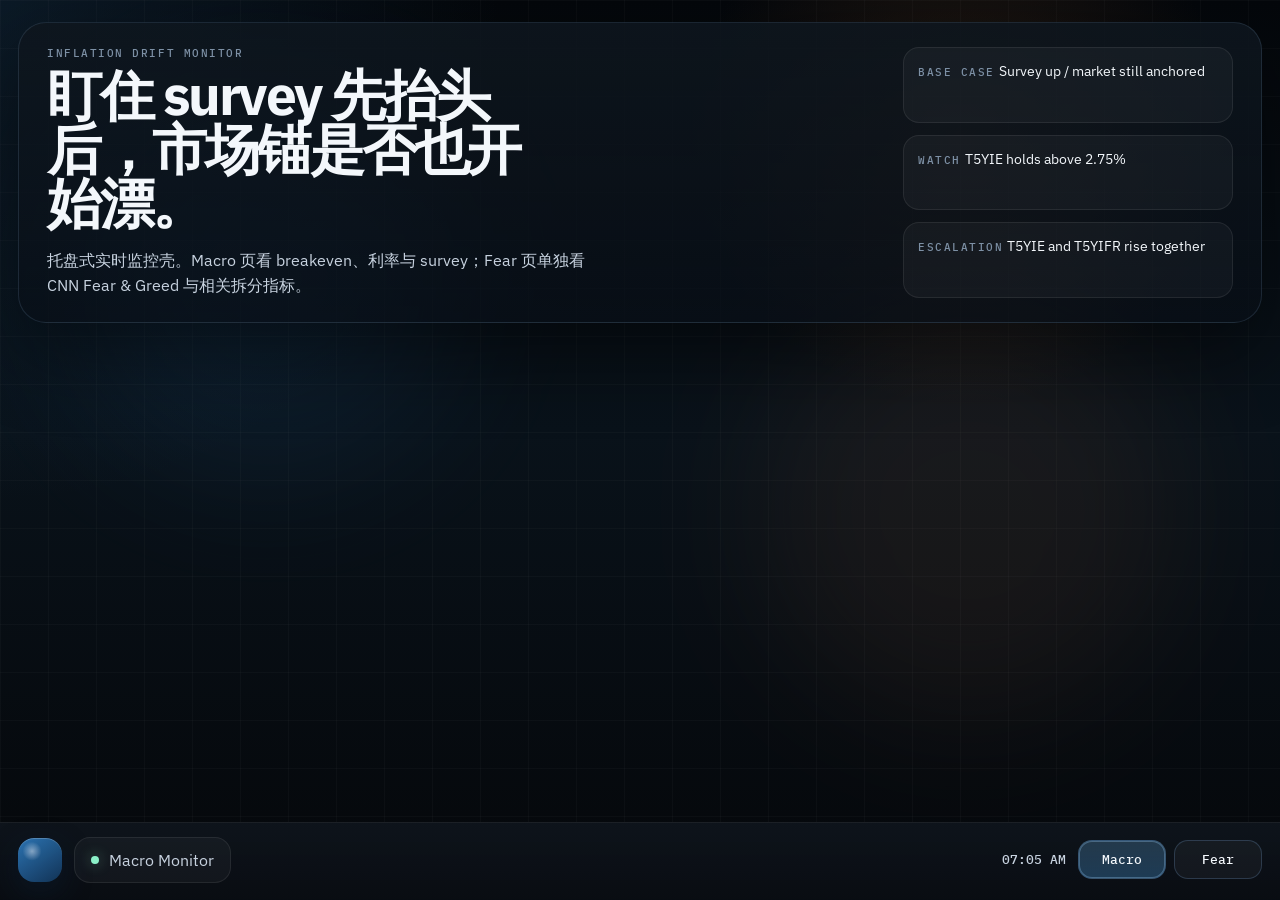
==== index.html @ 38201d94 "Initial commit" ====
﻿<!DOCTYPE html>
<html lang="zh-CN">
  <head>
    <meta charset="UTF-8" />
    <meta name="viewport" content="width=device-width, initial-scale=1.0" />
    <title>Inflation Expectation Monitor</title>
    <link rel="preconnect" href="https://fonts.googleapis.com" />
    <link rel="preconnect" href="https://fonts.gstatic.com" crossorigin />
    <link
      href="https://fonts.googleapis.com/css2?family=IBM+Plex+Sans:wght@400;500;600&family=IBM+Plex+Mono:wght@400;500&display=swap"
      rel="stylesheet"
    />
    <link rel="stylesheet" href="./styles_v2.css" />
  </head>
  <body>
    <div class="desktop-shell">
      <div class="desktop-glow glow-a"></div>
      <div class="desktop-glow glow-b"></div>

      <main class="desktop-stage">
        <section class="hero-card">
          <div class="hero-copy">
            <p class="eyebrow">Inflation Drift Monitor</p>
            <h1>盯住 survey 先抬头后，市场锚是否也开始漂。</h1>
            <p class="hero-text">
              托盘式实时监控壳。Macro 页看 breakeven、利率与 survey；Fear 页单独看
              CNN Fear &amp; Greed 与相关拆分指标。
            </p>
          </div>

          <div class="hero-rulebook">
            <div class="rule-chip">
              <span class="rule-label">Base Case</span>
              <span class="rule-value" id="hero-base-case">Survey up / market still anchored</span>
            </div>
            <div class="rule-chip">
              <span class="rule-label">Watch</span>
              <span class="rule-value">T5YIE holds above 2.75%</span>
            </div>
            <div class="rule-chip">
              <span class="rule-label">Escalation</span>
              <span class="rule-value">T5YIE and T5YIFR rise together</span>
            </div>
          </div>
        </section>

        <div class="flyout-backdrop" id="flyout-backdrop" hidden></div>

        <aside class="inflation-flyout" id="inflation-flyout" aria-hidden="true">
          <div class="flyout-header">
            <div>
              <p class="panel-label">Local Time</p>
              <div class="panel-time" id="panel-time">--:--:--</div>
            </div>

            <div class="flyout-actions">
              <div class="status-strip" id="status-strip">Preparing feed...</div>
              <button class="refresh-button" id="refresh-button" type="button">Refresh</button>
            </div>
          </div>

          <section class="page-panel is-active" id="macro-page" data-page-panel="macro">
            <div class="thesis-band">
              <div class="thesis-item">
                <span class="thesis-label">Question</span>
                <span class="thesis-value">通胀预期是否继续上飘，而不是回落？</span>
              </div>
              <div class="thesis-item">
                <span class="thesis-label">Anchor</span>
                <span class="thesis-value" id="anchor-summary">5Y breakeven around 2.58%</span>
              </div>
              <div class="thesis-item">
                <span class="thesis-label">Read</span>
                <span class="thesis-value" id="read-summary">Still looks conditional, not de-anchored</span>
              </div>
            </div>

            <section class="column-grid macro-grid" id="macro-grid" aria-label="Macro monitor columns"></section>
          </section>

          <section class="page-panel" id="fear-page" data-page-panel="fear">
            <div class="thesis-band fear-band">
              <div class="thesis-item">
                <span class="thesis-label">Index</span>
                <span class="thesis-value" id="fear-summary">CNN Fear &amp; Greed</span>
              </div>
              <div class="thesis-item">
                <span class="thesis-label">Reading</span>
                <span class="thesis-value" id="fear-reading">No data</span>
              </div>
              <div class="thesis-item">
                <span class="thesis-label">Data</span>
                <span class="thesis-value" id="fear-source-note">Live first, otherwise no data</span>
              </div>
            </div>

            <section class="column-grid fear-grid" id="fear-grid" aria-label="Fear monitor columns"></section>
          </section>

          <section class="chart-card">
            <div class="chart-header">
              <div>
                <p class="panel-label">Trend</p>
                <div class="chart-title-line">
                  <h2 id="chart-symbol">T5YIE</h2>
                  <span id="chart-name">5Y Breakeven Inflation</span>
                  <span class="locked-flag" id="locked-flag" hidden>LOCKED</span>
                </div>
                <div class="chart-change-line">
                  <span id="chart-change">+0bp</span>
                  <span id="chart-context">Watching market compensation vs survey drift.</span>
                </div>
              </div>

              <div class="range-switcher" id="range-switcher">
                <button class="range-button" data-range="7D" type="button">7d</button>
                <button class="range-button" data-range="30D" type="button">30d</button>
                <button class="range-button is-active" data-range="6M" type="button">6m</button>
                <button class="range-button" data-range="1Y" type="button">1y</button>
                <button class="range-button" data-range="2Y" type="button">2y</button>
              </div>
            </div>

            <div class="chart-stage">
              <canvas id="trend-canvas" width="1120" height="420"></canvas>
              <div class="chart-tooltip" id="chart-tooltip" hidden></div>
            </div>

            <div class="chart-legend" id="chart-legend"></div>

            <section class="chart-note-card">
              <p class="panel-label">注释</p>
              <div class="chart-note" id="chart-note">选择指标后显示说明。</div>
            </section>

            <div class="chart-footer">
              <div class="footer-item">
                <span class="footer-label">Mode</span>
                <span id="chart-mode">7-day range</span>
              </div>
              <div class="footer-item">
                <span class="footer-label">Updated</span>
                <span id="chart-updated">--</span>
              </div>
              <div class="footer-item">
                <span class="footer-label">Source</span>
                <span id="chart-source">No data</span>
              </div>
            </div>
          </section>
        </aside>
      </main>

      <footer class="taskbar">
        <div class="taskbar-left">
          <div class="start-orb"></div>
          <div class="taskbar-window">
            <span class="window-dot"></span>
            <span>Macro Monitor</span>
          </div>
        </div>

        <div class="taskbar-right">
          <div class="taskbar-clock" id="taskbar-clock">--:--</div>
          <div class="taskbar-tabs" id="taskbar-tabs">
            <button class="tab-button is-active" data-page="macro" type="button">Macro</button>
            <button class="tab-button" data-page="fear" type="button">Fear</button>
          </div>
        </div>
      </footer>
    </div>

    <script src="./app_v2.js"></script>
  </body>
</html>
---- styles_v2.css ----
﻿:root {
  --bg-0: #05080d;
  --bg-1: rgba(10, 14, 20, 0.96);
  --bg-2: rgba(17, 24, 34, 0.92);
  --bg-3: rgba(24, 35, 48, 0.92);
  --line-soft: rgba(150, 193, 232, 0.14);
  --line-strong: rgba(173, 216, 255, 0.22);
  --text-0: #f3f7fb;
  --text-1: #c7d2df;
  --text-2: #7d90a5;
  --accent: #7fd1ff;
  --accent-2: #8bf0c8;
  --warn: #ffb864;
  --danger: #ff7b72;
  --radius-xl: 28px;
  --radius-lg: 22px;
  --radius-md: 16px;
  --taskbar-height: 78px;
  --shadow: 0 28px 80px rgba(0, 0, 0, 0.45);
  color-scheme: dark;
  font-family: "IBM Plex Sans", sans-serif;
}

* {
  box-sizing: border-box;
}

html,
body {
  margin: 0;
  min-height: 100%;
  background:
    radial-gradient(circle at top left, rgba(30, 74, 110, 0.28), transparent 32%),
    radial-gradient(circle at 75% 15%, rgba(136, 80, 36, 0.24), transparent 22%),
    linear-gradient(180deg, #04070b 0%, #09121a 48%, #05070a 100%);
  color: var(--text-0);
}

body {
  overflow: hidden;
}

button {
  font: inherit;
}

.desktop-shell {
  position: relative;
  min-height: 100vh;
  background-image:
    linear-gradient(rgba(255, 255, 255, 0.025) 1px, transparent 1px),
    linear-gradient(90deg, rgba(255, 255, 255, 0.025) 1px, transparent 1px);
  background-size: 48px 48px;
}

.desktop-glow {
  position: absolute;
  border-radius: 999px;
  filter: blur(70px);
  opacity: 0.36;
  pointer-events: none;
}

.glow-a {
  width: 380px;
  height: 380px;
  left: 6%;
  top: 10%;
  background: rgba(49, 119, 184, 0.3);
}

.glow-b {
  width: 420px;
  height: 420px;
  right: 8%;
  bottom: 20%;
  background: rgba(178, 105, 62, 0.26);
}

.desktop-stage {
  position: relative;
  min-height: calc(100vh - var(--taskbar-height));
  padding: 28px 30px 110px;
}

.hero-card {
  display: flex;
  justify-content: space-between;
  gap: 24px;
  max-width: 980px;
  padding: 24px 28px;
  border: 1px solid var(--line-soft);
  border-radius: var(--radius-xl);
  background: linear-gradient(180deg, rgba(14, 22, 30, 0.9), rgba(8, 14, 22, 0.72));
  box-shadow: var(--shadow);
}

.eyebrow,
.panel-label,
.footer-label,
.rule-label,
.thesis-label {
  margin: 0 0 8px;
  font: 500 11px/1.2 "IBM Plex Mono", monospace;
  letter-spacing: 0.14em;
  text-transform: uppercase;
  color: var(--text-2);
}

.hero-card h1 {
  margin: 0;
  max-width: 15ch;
  font-size: clamp(32px, 4.3vw, 56px);
  line-height: 0.98;
  letter-spacing: -0.045em;
}

.hero-text {
  max-width: 54ch;
  margin: 18px 0 0;
  color: var(--text-1);
  line-height: 1.55;
}

.hero-rulebook {
  display: grid;
  gap: 12px;
  min-width: min(34vw, 330px);
}

.rule-chip,
.thesis-item,
.status-strip,
.taskbar-window {
  padding: 12px 14px;
  border: 1px solid rgba(255, 255, 255, 0.08);
  border-radius: var(--radius-md);
  background: rgba(255, 255, 255, 0.035);
}

.rule-value,
.thesis-value {
  color: var(--text-0);
  font-size: 14px;
}

.flyout-backdrop {
  position: fixed;
  inset: 0;
  background: rgba(2, 4, 7, 0.32);
  backdrop-filter: blur(2px);
}

.inflation-flyout {
  position: fixed;
  right: 18px;
  bottom: calc(var(--taskbar-height) + 10px);
  width: min(1480px, calc(100vw - 32px));
  max-height: min(88vh, 940px);
  padding: 22px;
  display: grid;
  gap: 18px;
  border: 1px solid rgba(176, 216, 255, 0.14);
  border-radius: 30px;
  background:
    linear-gradient(180deg, rgba(15, 20, 28, 0.94), rgba(7, 12, 18, 0.92)),
    rgba(8, 12, 18, 0.85);
  backdrop-filter: blur(24px) saturate(1.2);
  box-shadow:
    0 32px 90px rgba(0, 0, 0, 0.52),
    inset 0 1px 0 rgba(255, 255, 255, 0.04);
  transform-origin: bottom right;
  transition:
    opacity 180ms ease,
    transform 220ms cubic-bezier(0.2, 0.8, 0.2, 1);
  overflow: auto;
}

.inflation-flyout[aria-hidden="true"] {
  opacity: 0;
  pointer-events: none;
  transform: translateY(18px) scale(0.98);
}

.flyout-header,
.chart-header,
.chart-footer,
.taskbar,
.taskbar-left,
.taskbar-right,
.chart-title-line,
.chart-change-line,
.flyout-actions,
.column-title-line,
.flyout-tabs {
  display: flex;
  align-items: center;
}

.flyout-header,
.chart-header,
.chart-footer,
.column-title-line {
  justify-content: space-between;
  gap: 18px;
}

.panel-time {
  font-size: clamp(26px, 2vw, 36px);
  letter-spacing: -0.04em;
}

.flyout-actions,
.flyout-tabs {
  gap: 12px;
}

.taskbar-tabs {
  display: inline-flex;
  align-items: center;
  gap: 8px;
}

.status-strip {
  min-width: 420px;
  max-width: min(760px, 54vw);
  color: var(--text-1);
  font-size: 13px;
  display: grid;
  gap: 10px;
}

.status-strip.ok {
  border-color: rgba(139, 240, 200, 0.26);
}

.status-strip.loading,
.status-strip.warning {
  border-color: rgba(255, 184, 100, 0.28);
}

.status-strip.error {
  border-color: rgba(255, 123, 114, 0.3);
}

.status-main {
  display: grid;
  grid-template-columns: auto minmax(0, 1fr);
  gap: 10px;
  align-items: center;
}

.status-icon {
  width: 10px;
  height: 10px;
  border-radius: 999px;
  background: var(--text-2);
  box-shadow: 0 0 0 4px rgba(125, 144, 165, 0.12);
}

.status-strip.ok .status-icon {
  background: var(--accent-2);
  box-shadow: 0 0 0 4px rgba(139, 240, 200, 0.12);
}

.status-strip.loading .status-icon,
.status-strip.warning .status-icon {
  background: var(--warn);
  box-shadow: 0 0 0 4px rgba(255, 184, 100, 0.12);
}

.status-strip.loading .status-icon {
  animation: pulse-status 1.1s ease-in-out infinite;
}

.status-strip.error .status-icon {
  background: var(--danger);
  box-shadow: 0 0 0 4px rgba(255, 123, 114, 0.12);
}

.status-title {
  color: var(--text-0);
  font-weight: 600;
}

.status-detail {
  margin-top: 3px;
  color: var(--text-2);
  font-size: 12px;
  line-height: 1.35;
}

.feed-chip-row {
  display: flex;
  gap: 8px;
  flex-wrap: wrap;
}

.feed-chip {
  display: inline-flex;
  align-items: center;
  gap: 6px;
  max-width: 220px;
  padding: 5px 8px;
  border-radius: 999px;
  background: rgba(255, 255, 255, 0.04);
  color: var(--text-1);
  font: 500 11px/1.2 "IBM Plex Mono", monospace;
}

.feed-dot {
  width: 7px;
  height: 7px;
  border-radius: 999px;
  background: var(--text-2);
  flex: 0 0 auto;
}

.feed-chip.ok .feed-dot {
  background: var(--accent-2);
}

.feed-chip.loading .feed-dot,
.feed-chip.warning .feed-dot {
  background: var(--warn);
}

.feed-chip.error .feed-dot {
  background: var(--danger);
}

.feed-name,
.feed-detail {
  overflow: hidden;
  text-overflow: ellipsis;
  white-space: nowrap;
}

.feed-name {
  color: var(--text-0);
}

.feed-detail {
  color: var(--text-2);
}

@keyframes pulse-status {
  0%,
  100% {
    transform: scale(0.86);
    opacity: 0.66;
  }

  50% {
    transform: scale(1.16);
    opacity: 1;
  }
}

.refresh-button,
.range-button,
.tab-button,
.metric-row {
  border: 0;
  color: var(--text-0);
  cursor: pointer;
  transition:
    background 160ms ease,
    transform 160ms ease,
    box-shadow 160ms ease,
    border-color 160ms ease;
}

.refresh-button,
.tab-button {
  padding: 12px 16px;
  border-radius: 14px;
  background: linear-gradient(180deg, rgba(28, 49, 68, 0.92), rgba(17, 30, 42, 0.95));
  border: 1px solid rgba(141, 193, 255, 0.2);
  font: 500 13px/1 "IBM Plex Mono", monospace;
}

.tab-button {
  min-width: 88px;
  background: rgba(255, 255, 255, 0.04);
}

.tab-button.is-active {
  background: linear-gradient(180deg, rgba(78, 129, 168, 0.36), rgba(33, 66, 94, 0.88));
  box-shadow: inset 0 0 0 1px rgba(160, 212, 255, 0.3);
}

.refresh-button:hover,
.range-button:hover,
.tab-button:hover,
.metric-row:hover {
  transform: translateY(-1px);
  box-shadow: 0 10px 24px rgba(0, 0, 0, 0.24);
}

.page-panel {
  display: none;
  gap: 14px;
}

.page-panel.is-active {
  display: grid;
}

.thesis-band,
.column-grid {
  display: grid;
  gap: 14px;
}

.thesis-band {
  grid-template-columns: repeat(3, minmax(0, 1fr));
}

.macro-grid {
  grid-template-columns: repeat(5, minmax(0, 1fr));
}

.fear-grid {
  grid-template-columns: repeat(3, minmax(0, 1fr));
}

.fear-grid .metric-column {
  min-height: 320px;
}

.fear-grid .metric-list {
  align-content: start;
}

.fear-grid .metric-row {
  min-height: 96px;
}

.fear-grid .metric-name {
  white-space: normal;
}

.fear-grid .metric-note {
  display: -webkit-box;
  -webkit-line-clamp: 2;
  -webkit-box-orient: vertical;
  overflow: hidden;
}

.metric-column,
.chart-card {
  border: 1px solid rgba(255, 255, 255, 0.08);
  border-radius: 22px;
  background: linear-gradient(180deg, rgba(255, 255, 255, 0.042), rgba(255, 255, 255, 0.025));
  box-shadow: inset 0 1px 0 rgba(255, 255, 255, 0.03);
}

.metric-column {
  padding: 16px;
  min-height: 266px;
}

.metric-list {
  display: grid;
  gap: 8px;
}

.metric-row {
  display: grid;
  gap: 8px;
  grid-template-columns: minmax(0, 1fr) auto;
  padding: 12px;
  border: 1px solid transparent;
  border-radius: 14px;
  background: rgba(255, 255, 255, 0.025);
  text-align: left;
}

.metric-row.is-selected {
  border-color: rgba(127, 209, 255, 0.42);
  background: rgba(74, 121, 162, 0.16);
}

.metric-main {
  min-width: 0;
}

.metric-symbol-line,
.metric-meta-line,
.metric-value-line {
  display: flex;
  align-items: center;
  gap: 8px;
}

.metric-symbol {
  font: 500 13px/1 "IBM Plex Mono", monospace;
  color: var(--text-0);
}

.source-pill,
.locked-flag,
.rating-pill {
  display: inline-flex;
  align-items: center;
  padding: 3px 8px;
  border-radius: 999px;
  font: 500 10px/1.2 "IBM Plex Mono", monospace;
  letter-spacing: 0.08em;
  text-transform: uppercase;
}

.source-pill.live,
.rating-pill.greedy {
  background: rgba(139, 240, 200, 0.14);
  color: var(--accent-2);
}

.source-pill.sample,
.rating-pill.neutral {
  background: rgba(255, 184, 100, 0.14);
  color: var(--warn);
}

.source-pill.empty,
.rating-pill.fear {
  background: rgba(255, 123, 114, 0.14);
  color: var(--danger);
}

.source-pill:not(.live):not(.sample):not(.empty) {
  background: rgba(125, 144, 165, 0.14);
  color: var(--text-2);
}

.metric-name {
  min-width: 0;
  color: var(--text-1);
  font-size: 13px;
  white-space: nowrap;
  overflow: hidden;
  text-overflow: ellipsis;
}

.metric-note {
  color: var(--text-2);
  font-size: 12px;
}

.metric-value {
  font: 500 22px/1 "IBM Plex Mono", monospace;
  letter-spacing: -0.04em;
}

.metric-delta {
  padding: 4px 8px;
  border-radius: 999px;
  font: 500 11px/1 "IBM Plex Mono", monospace;
}

.metric-delta.positive {
  color: var(--danger);
  background: rgba(255, 123, 114, 0.12);
}

.metric-delta.negative {
  color: var(--accent-2);
  background: rgba(139, 240, 200, 0.12);
}

.metric-delta.flat {
  color: var(--text-2);
  background: rgba(255, 255, 255, 0.06);
}

.chart-card {
  padding: 18px 18px 16px;
  min-height: 500px;
}

.chart-title-line {
  gap: 10px;
  flex-wrap: wrap;
}

.chart-title-line h2 {
  margin: 0;
  font-size: 28px;
  letter-spacing: -0.05em;
}

.chart-title-line span:not(.locked-flag):not(.rating-pill) {
  color: var(--text-1);
}

.locked-flag {
  color: var(--accent-2);
  background: rgba(139, 240, 200, 0.12);
}

.chart-change-line {
  margin-top: 10px;
  gap: 14px;
  color: var(--text-1);
  font-size: 14px;
  flex-wrap: wrap;
}

#chart-change.positive {
  color: var(--danger);
}

#chart-change.negative {
  color: var(--accent-2);
}

#chart-change.flat {
  color: var(--text-2);
}

.range-switcher {
  display: inline-grid;
  grid-auto-flow: column;
  gap: 8px;
}

.range-button {
  min-width: 52px;
  height: 40px;
  border-radius: 12px;
  background: rgba(255, 255, 255, 0.04);
  font: 500 14px/1 "IBM Plex Mono", monospace;
}

.range-button.is-active {
  background: linear-gradient(180deg, rgba(78, 129, 168, 0.36), rgba(33, 66, 94, 0.88));
  box-shadow: inset 0 0 0 1px rgba(160, 212, 255, 0.3);
}

.chart-stage {
  position: relative;
  margin-top: 18px;
  border-radius: 18px;
  border: 1px solid rgba(255, 255, 255, 0.05);
  overflow: hidden;
  background:
    linear-gradient(rgba(255, 255, 255, 0.03) 1px, transparent 1px),
    linear-gradient(90deg, rgba(255, 255, 255, 0.03) 1px, transparent 1px),
    linear-gradient(180deg, rgba(7, 14, 20, 0.96), rgba(5, 10, 16, 0.98));
  background-size: 100% 25%, 16% 100%, 100% 100%;
}

#trend-canvas {
  width: 100%;
  height: clamp(360px, 46vh, 520px);
  display: block;
}

.chart-tooltip {
  position: absolute;
  min-width: 148px;
  max-width: 220px;
  padding: 10px 12px;
  border-radius: 14px;
  background: rgba(4, 8, 12, 0.94);
  border: 1px solid rgba(173, 216, 255, 0.18);
  color: var(--text-0);
  pointer-events: none;
  box-shadow: 0 14px 32px rgba(0, 0, 0, 0.34);
}

.tooltip-label {
  margin: 0 0 4px;
  color: var(--text-2);
  font: 500 10px/1.2 "IBM Plex Mono", monospace;
  letter-spacing: 0.1em;
  text-transform: uppercase;
}

.tooltip-value {
  font: 500 16px/1.2 "IBM Plex Mono", monospace;
}

.tooltip-date {
  margin-top: 6px;
  color: var(--text-1);
  font-size: 12px;
}

.chart-footer {
  margin-top: 14px;
  flex-wrap: wrap;
}

.chart-legend {
  display: flex;
  flex-wrap: wrap;
  gap: 12px;
  margin-top: 14px;
}

.legend-item {
  display: inline-flex;
  align-items: center;
  gap: 8px;
  color: var(--text-1);
  font-size: 13px;
}

.legend-swatch {
  width: 10px;
  height: 10px;
  border-radius: 999px;
  flex: 0 0 auto;
}

.chart-note-card {
  margin-top: 12px;
  padding: 14px 16px;
  border: 1px solid rgba(255, 255, 255, 0.08);
  border-radius: 16px;
  background: rgba(255, 255, 255, 0.03);
}

.chart-note {
  color: var(--text-1);
  line-height: 1.65;
  font-size: 14px;
}

.footer-item {
  display: grid;
  gap: 4px;
}

.taskbar {
  position: fixed;
  left: 0;
  right: 0;
  bottom: 0;
  justify-content: space-between;
  gap: 12px;
  min-height: var(--taskbar-height);
  padding: 12px 18px 16px;
  border-top: 1px solid rgba(255, 255, 255, 0.08);
  background:
    linear-gradient(180deg, rgba(18, 25, 34, 0.7), rgba(9, 13, 19, 0.9)),
    rgba(7, 10, 14, 0.78);
  backdrop-filter: blur(18px);
}

.taskbar-left,
.taskbar-right {
  gap: 12px;
}

.start-orb {
  width: 44px;
  height: 44px;
  border-radius: 16px;
  background:
    radial-gradient(circle at 32% 30%, rgba(255, 255, 255, 0.44), transparent 22%),
    linear-gradient(145deg, rgba(47, 123, 191, 0.92), rgba(18, 53, 88, 0.96));
  box-shadow:
    inset 0 1px 0 rgba(255, 255, 255, 0.2),
    0 10px 30px rgba(12, 34, 58, 0.45);
}

.taskbar-window {
  display: flex;
  align-items: center;
  gap: 10px;
  min-height: 44px;
  padding-inline: 16px;
  color: var(--text-1);
}

.window-dot {
  width: 8px;
  height: 8px;
  border-radius: 999px;
  background: var(--accent-2);
  box-shadow: 0 0 14px rgba(139, 240, 200, 0.45);
}

.taskbar-clock {
  color: var(--text-1);
  font: 500 13px/1 "IBM Plex Mono", monospace;
}

@media (max-width: 1360px) {
  .desktop-stage {
    padding: 22px 18px 110px;
  }

  .hero-card {
    max-width: none;
  }

  .inflation-flyout {
    left: 16px;
    width: auto;
  }

  .macro-grid {
    grid-template-columns: repeat(3, minmax(0, 1fr));
  }

  .fear-grid {
    grid-template-columns: repeat(3, minmax(0, 1fr));
  }
}

@media (max-width: 980px) {
  .hero-card,
  .flyout-header,
  .chart-header {
    flex-direction: column;
    align-items: flex-start;
  }

  .thesis-band,
  .macro-grid,
  .fear-grid {
    grid-template-columns: repeat(2, minmax(0, 1fr));
  }

  .inflation-flyout {
    left: 12px;
    right: 12px;
    width: auto;
  }
}

@media (max-width: 700px) {
  body {
    overflow: auto;
  }

  .desktop-stage {
    padding-inline: 12px;
  }

  .hero-card,
  .inflation-flyout,
  .taskbar {
    border-radius: 22px;
  }

  .thesis-band,
  .macro-grid,
  .fear-grid {
    grid-template-columns: 1fr;
  }

  .status-strip {
    min-width: 0;
    width: 100%;
  }

  .taskbar-tabs {
    gap: 6px;
  }

  .taskbar-tabs .tab-button {
    min-width: 72px;
    padding: 10px 12px;
  }

  .taskbar-window {
    display: none;
  }
}
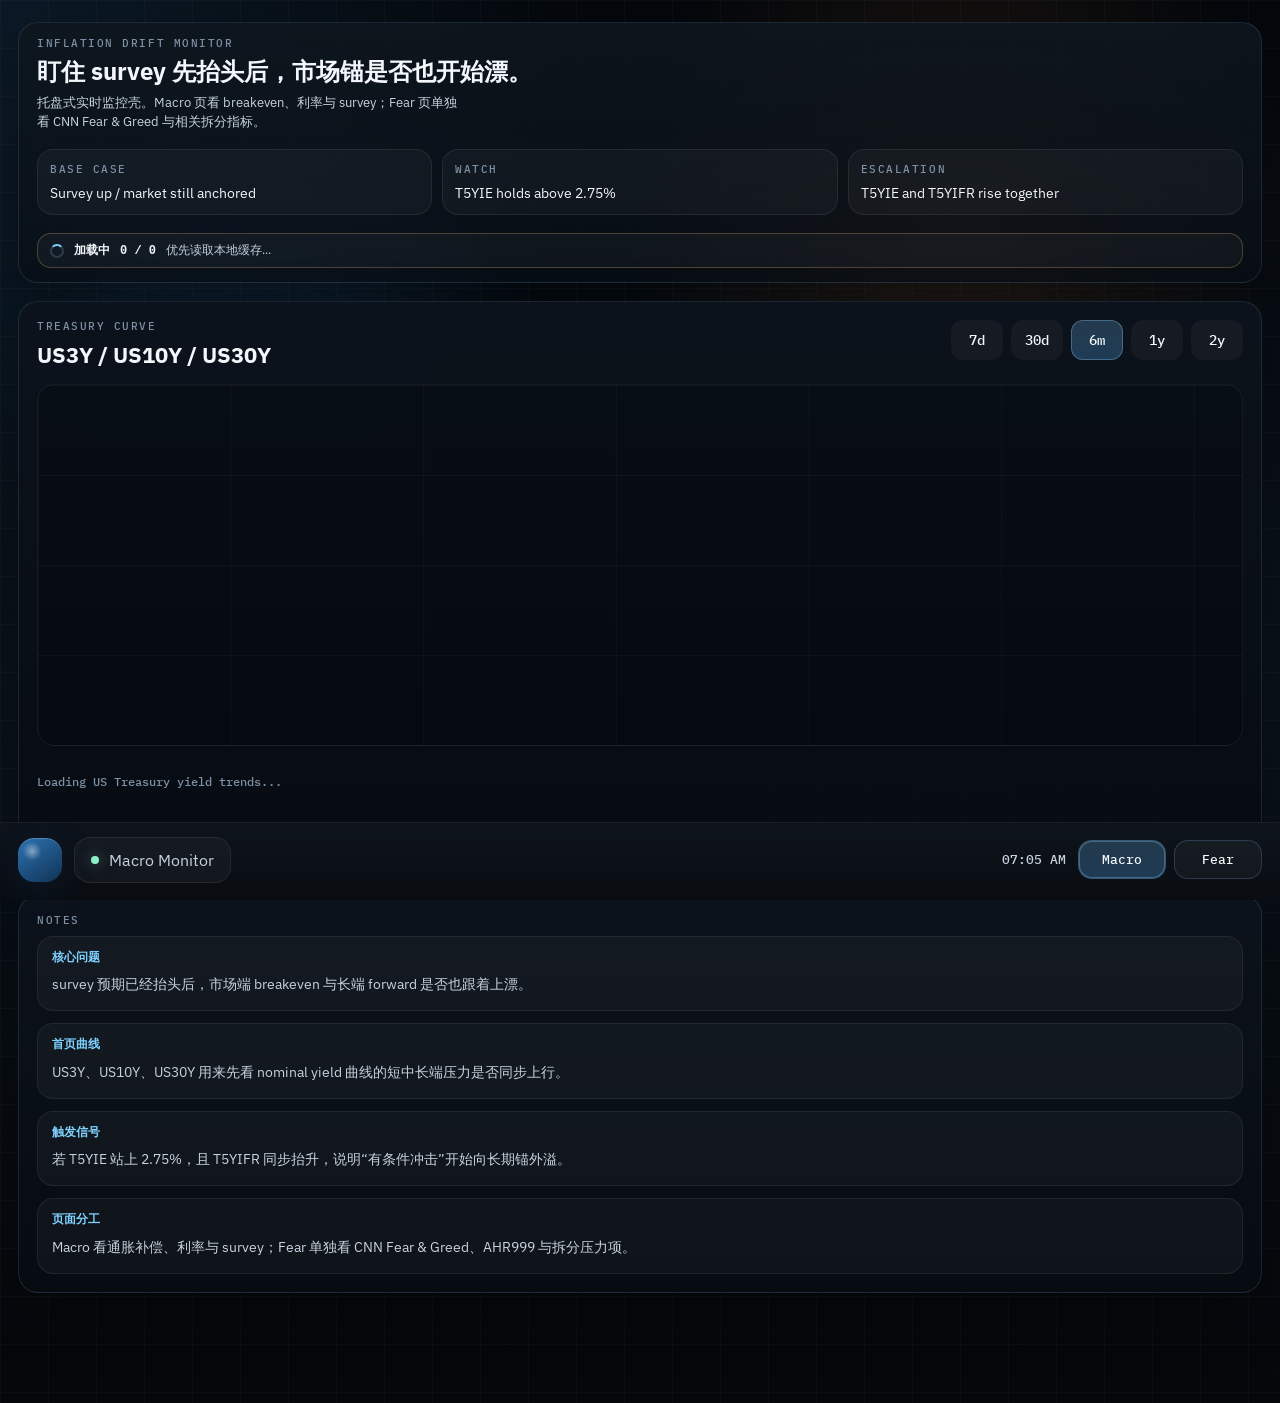
==== commit 1a6f2fe3: "Add homepage yield dashboard" ====
--- a/index.html
+++ b/index.html
@@ -42,6 +42,65 @@
               <span class="rule-value">T5YIE and T5YIFR rise together</span>
             </div>
           </div>
+
+          <div class="global-load-strip loading" id="global-load-status">
+            <span class="loading-spinner" aria-hidden="true"></span>
+            <span class="global-load-title">加载中</span>
+            <span class="global-load-progress" id="global-load-progress">0 / 0</span>
+            <span class="global-load-detail" id="global-load-detail">优先读取本地缓存...</span>
+          </div>
+        </section>
+
+        <section class="home-dashboard" aria-label="Homepage market overview">
+          <section class="home-yield-card">
+            <div class="home-card-header">
+              <div>
+                <p class="panel-label">Treasury Curve</p>
+                <h2>US3Y / US10Y / US30Y</h2>
+              </div>
+
+              <div class="range-switcher home-range-switcher" id="home-range-switcher">
+                <button class="range-button" data-home-range="7D" type="button">7d</button>
+                <button class="range-button" data-home-range="30D" type="button">30d</button>
+                <button class="range-button is-active" data-home-range="6M" type="button">6m</button>
+                <button class="range-button" data-home-range="1Y" type="button">1y</button>
+                <button class="range-button" data-home-range="2Y" type="button">2y</button>
+              </div>
+            </div>
+
+            <div class="home-chart-stage">
+              <canvas id="home-yield-canvas" width="920" height="420"></canvas>
+              <div class="chart-tooltip" id="home-yield-tooltip" hidden></div>
+            </div>
+
+            <div class="chart-legend" id="home-yield-legend"></div>
+
+            <div class="home-chart-footer" id="home-yield-footer">
+              Loading US Treasury yield trends...
+            </div>
+          </section>
+
+          <aside class="home-notes-card">
+            <p class="panel-label">Notes</p>
+            <div class="note-stack">
+              <div class="note-item">
+                <span>核心问题</span>
+                <p>survey 预期已经抬头后，市场端 breakeven 与长端 forward 是否也跟着上漂。</p>
+              </div>
+              <div class="note-item">
+                <span>首页曲线</span>
+                <p>US3Y、US10Y、US30Y 用来先看 nominal yield 曲线的短中长端压力是否同步上行。</p>
+              </div>
+              <div class="note-item">
+                <span>触发信号</span>
+                <p>若 T5YIE 站上 2.75%，且 T5YIFR 同步抬升，说明“有条件冲击”开始向长期锚外溢。</p>
+              </div>
+              <div class="note-item">
+                <span>页面分工</span>
+                <p>Macro 看通胀补偿、利率与 survey；Fear 单独看 CNN Fear &amp; Greed、AHR999 与拆分压力项。</p>
+              </div>
+            </div>
+          </aside>
         </section>
 
         <div class="flyout-backdrop" id="flyout-backdrop" hidden></div>
--- a/styles_v2.css
+++ b/styles_v2.css
@@ -80,19 +80,21 @@
 .desktop-stage {
   position: relative;
   min-height: calc(100vh - var(--taskbar-height));
-  padding: 28px 30px 110px;
+  padding: 28px 30px 104px;
 }
 
 .hero-card {
-  display: flex;
-  justify-content: space-between;
-  gap: 24px;
-  max-width: 980px;
-  padding: 24px 28px;
+  display: grid;
+  grid-template-columns: minmax(0, 1.2fr) minmax(420px, 1fr);
+  align-items: stretch;
+  gap: 18px;
+  width: 100%;
+  min-height: 96px;
+  padding: 14px 18px;
   border: 1px solid var(--line-soft);
-  border-radius: var(--radius-xl);
+  border-radius: 20px;
   background: linear-gradient(180deg, rgba(14, 22, 30, 0.9), rgba(8, 14, 22, 0.72));
-  box-shadow: var(--shadow);
+  box-shadow: 0 18px 48px rgba(0, 0, 0, 0.32);
 }
 
 .eyebrow,
@@ -109,23 +111,32 @@
 
 .hero-card h1 {
   margin: 0;
-  max-width: 15ch;
-  font-size: clamp(32px, 4.3vw, 56px);
-  line-height: 0.98;
-  letter-spacing: -0.045em;
+  max-width: none;
+  font-size: 24px;
+  line-height: 1.15;
+  letter-spacing: 0;
 }
 
 .hero-text {
   max-width: 54ch;
-  margin: 18px 0 0;
-  color: var(--text-1);
-  line-height: 1.55;
+  margin: 8px 0 0;
+  color: var(--text-1);
+  font-size: 13px;
+  line-height: 1.45;
 }
 
 .hero-rulebook {
   display: grid;
-  gap: 12px;
-  min-width: min(34vw, 330px);
+  grid-template-columns: repeat(3, minmax(0, 1fr));
+  gap: 10px;
+  min-width: 0;
+}
+
+.hero-rulebook .rule-chip {
+  display: grid;
+  align-content: center;
+  min-height: 66px;
+  padding: 10px 12px;
 }
 
 .rule-chip,
@@ -142,6 +153,163 @@
 .thesis-value {
   color: var(--text-0);
   font-size: 14px;
+}
+
+.home-dashboard {
+  display: grid;
+  grid-template-columns: minmax(620px, 1fr) minmax(320px, 0.45fr);
+  gap: 18px;
+  margin-top: 18px;
+}
+
+.home-yield-card,
+.home-notes-card {
+  border: 1px solid var(--line-soft);
+  border-radius: 20px;
+  background:
+    linear-gradient(180deg, rgba(13, 20, 29, 0.86), rgba(7, 12, 18, 0.78)),
+    rgba(8, 12, 18, 0.82);
+  box-shadow: 0 22px 60px rgba(0, 0, 0, 0.28);
+}
+
+.home-yield-card {
+  padding: 18px;
+  min-height: calc(100vh - var(--taskbar-height) - 28px - 104px - 96px - 18px);
+}
+
+.home-notes-card {
+  padding: 18px;
+  min-height: 100%;
+}
+
+.home-card-header {
+  display: flex;
+  align-items: flex-start;
+  justify-content: space-between;
+  gap: 16px;
+}
+
+.home-card-header h2 {
+  margin: 0;
+  font-size: 22px;
+  line-height: 1.2;
+}
+
+.home-range-switcher {
+  flex: 0 0 auto;
+}
+
+.home-chart-stage {
+  position: relative;
+  margin-top: 16px;
+  border-radius: 18px;
+  border: 1px solid rgba(255, 255, 255, 0.06);
+  overflow: hidden;
+  background:
+    linear-gradient(rgba(255, 255, 255, 0.03) 1px, transparent 1px),
+    linear-gradient(90deg, rgba(255, 255, 255, 0.03) 1px, transparent 1px),
+    linear-gradient(180deg, rgba(7, 14, 20, 0.96), rgba(5, 10, 16, 0.98));
+  background-size: 100% 25%, 16% 100%, 100% 100%;
+}
+
+#home-yield-canvas {
+  width: 100%;
+  height: 360px;
+  display: block;
+}
+
+.home-chart-footer {
+  margin-top: 14px;
+  color: var(--text-2);
+  font: 500 12px/1.4 "IBM Plex Mono", monospace;
+}
+
+.note-stack {
+  display: grid;
+  gap: 12px;
+}
+
+.note-item {
+  padding: 14px;
+  border: 1px solid rgba(255, 255, 255, 0.07);
+  border-radius: 16px;
+  background: rgba(255, 255, 255, 0.035);
+}
+
+.note-item span {
+  display: block;
+  margin-bottom: 8px;
+  color: var(--accent);
+  font: 600 12px/1.2 "IBM Plex Mono", monospace;
+  text-transform: uppercase;
+}
+
+.note-item p {
+  margin: 0;
+  color: var(--text-1);
+  font-size: 14px;
+  line-height: 1.65;
+}
+
+.global-load-strip {
+  grid-column: 1 / -1;
+  display: inline-flex;
+  align-items: center;
+  gap: 10px;
+  min-height: 34px;
+  padding: 8px 12px;
+  border: 1px solid rgba(255, 255, 255, 0.08);
+  border-radius: 14px;
+  background: rgba(255, 255, 255, 0.035);
+  color: var(--text-1);
+  font-size: 12px;
+}
+
+.global-load-strip.ok {
+  border-color: rgba(139, 240, 200, 0.24);
+}
+
+.global-load-strip.warning,
+.global-load-strip.loading {
+  border-color: rgba(255, 184, 100, 0.26);
+}
+
+.global-load-strip.error {
+  border-color: rgba(255, 123, 114, 0.3);
+}
+
+.loading-spinner {
+  width: 14px;
+  height: 14px;
+  border-radius: 999px;
+  border: 2px solid rgba(173, 216, 255, 0.18);
+  border-top-color: var(--accent);
+  animation: spin-loader 0.75s linear infinite;
+}
+
+.global-load-strip.ok .loading-spinner {
+  border-color: rgba(139, 240, 200, 0.3);
+  border-top-color: var(--accent-2);
+  animation: none;
+}
+
+.global-load-strip.error .loading-spinner {
+  border-color: rgba(255, 123, 114, 0.32);
+  border-top-color: var(--danger);
+  animation: none;
+}
+
+.global-load-title,
+.global-load-progress {
+  color: var(--text-0);
+  font: 600 12px/1 "IBM Plex Mono", monospace;
+}
+
+.global-load-detail {
+  min-width: 0;
+  overflow: hidden;
+  text-overflow: ellipsis;
+  white-space: nowrap;
 }
 
 .flyout-backdrop {
@@ -270,7 +438,13 @@
 }
 
 .status-strip.loading .status-icon {
-  animation: pulse-status 1.1s ease-in-out infinite;
+  width: 14px;
+  height: 14px;
+  border: 2px solid rgba(173, 216, 255, 0.18);
+  border-top-color: var(--warn);
+  background: transparent;
+  box-shadow: none;
+  animation: spin-loader 0.75s linear infinite;
 }
 
 .status-strip.error .status-icon {
@@ -354,6 +528,12 @@
   50% {
     transform: scale(1.16);
     opacity: 1;
+  }
+}
+
+@keyframes spin-loader {
+  to {
+    transform: rotate(360deg);
   }
 }
 
@@ -795,7 +975,15 @@
   }
 
   .hero-card {
-    max-width: none;
+    grid-template-columns: 1fr;
+  }
+
+  .hero-rulebook {
+    grid-template-columns: repeat(3, minmax(0, 1fr));
+  }
+
+  .home-dashboard {
+    grid-template-columns: minmax(0, 1fr);
   }
 
   .inflation-flyout {
@@ -813,13 +1001,23 @@
 }
 
 @media (max-width: 980px) {
-  .hero-card,
   .flyout-header,
   .chart-header {
     flex-direction: column;
     align-items: flex-start;
   }
 
+  .hero-card,
+  .hero-rulebook,
+  .home-card-header {
+    grid-template-columns: 1fr;
+  }
+
+  .hero-rulebook,
+  .home-card-header {
+    display: grid;
+  }
+
   .thesis-band,
   .macro-grid,
   .fear-grid {
@@ -848,6 +1046,16 @@
     border-radius: 22px;
   }
 
+  .home-yield-card,
+  .home-notes-card {
+    border-radius: 18px;
+    padding: 14px;
+  }
+
+  #home-yield-canvas {
+    height: 320px;
+  }
+
   .thesis-band,
   .macro-grid,
   .fear-grid {
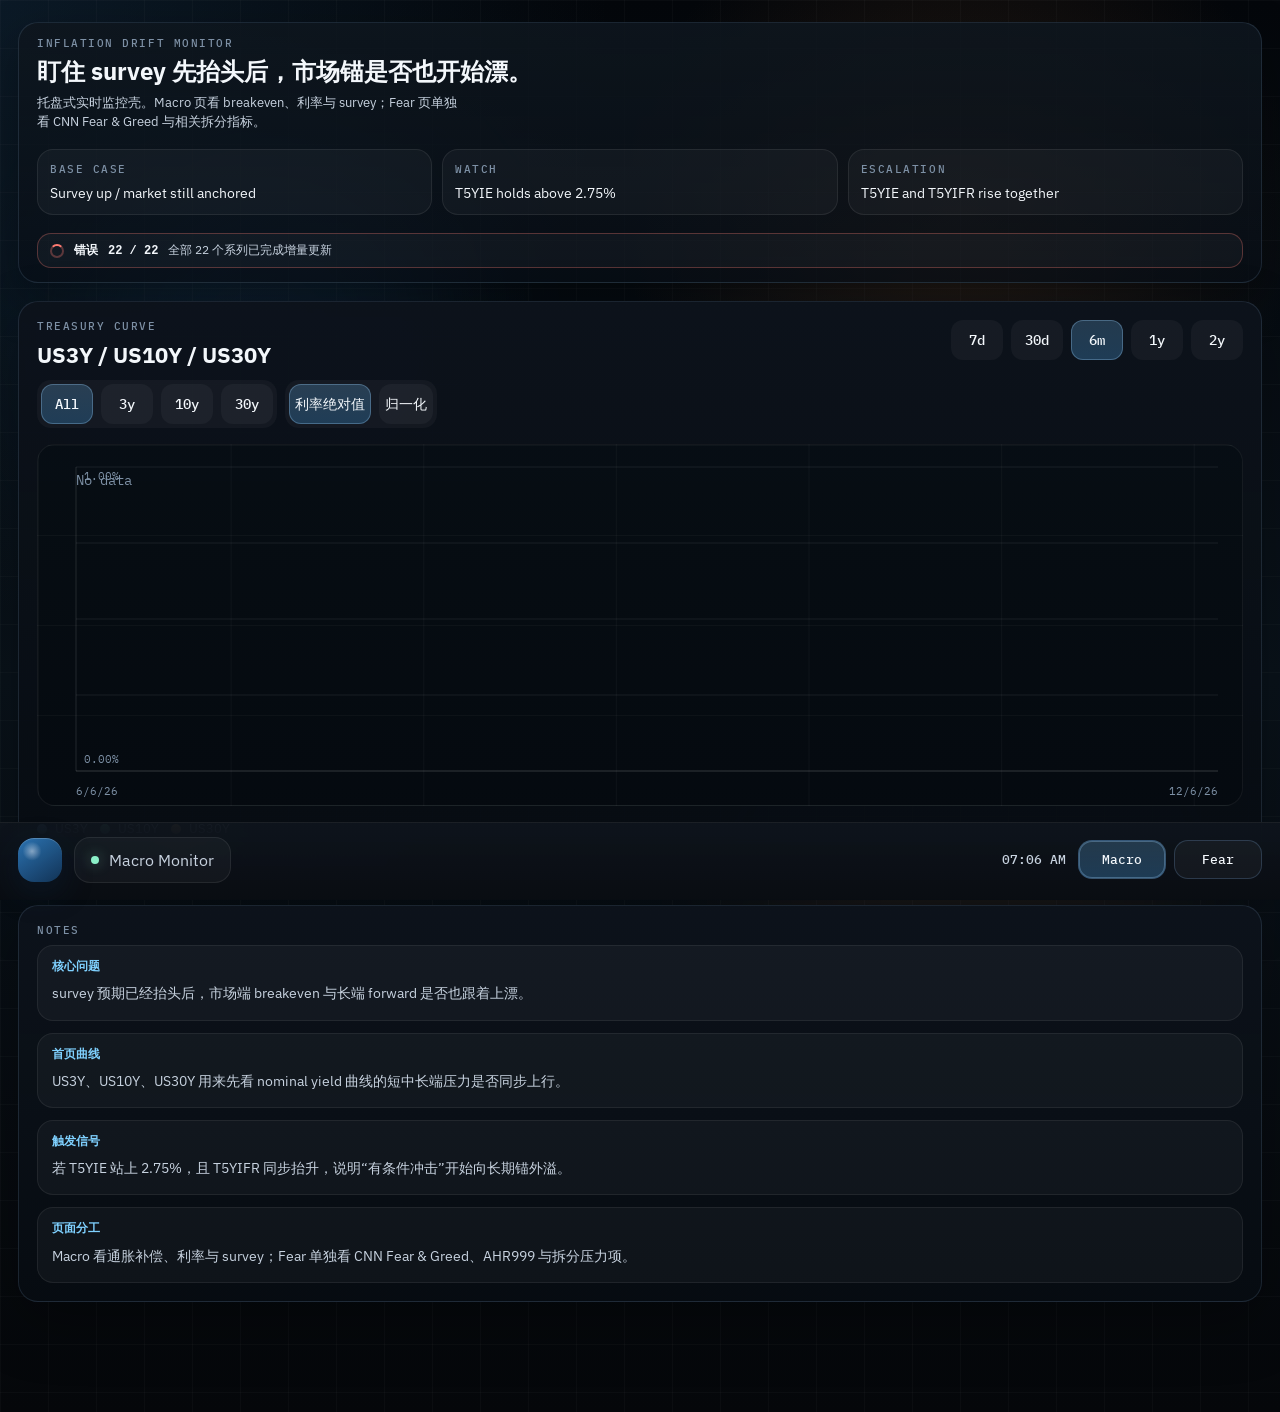
==== commit 75e127da: "Add monitor README and cross-platform launch support" ====
--- a/index.html
+++ b/index.html
@@ -57,6 +57,18 @@
               <div>
                 <p class="panel-label">Treasury Curve</p>
                 <h2>US3Y / US10Y / US30Y</h2>
+                <div class="home-yield-controls" aria-label="Treasury curve display controls">
+                  <div class="range-switcher home-series-switcher" id="home-series-switcher">
+                    <button class="range-button is-active" data-home-series="all" type="button">All</button>
+                    <button class="range-button" data-home-series="us3y" type="button">3y</button>
+                    <button class="range-button" data-home-series="us10y" type="button">10y</button>
+                    <button class="range-button" data-home-series="us30y" type="button">30y</button>
+                  </div>
+                  <div class="range-switcher home-axis-switcher" id="home-axis-switcher">
+                    <button class="range-button is-active" data-home-axis="absolute" type="button">利率绝对值</button>
+                    <button class="range-button" data-home-axis="normalized" type="button">归一化</button>
+                  </div>
+                </div>
               </div>
 
               <div class="range-switcher home-range-switcher" id="home-range-switcher">
@@ -152,6 +164,8 @@
                 <span class="thesis-value" id="fear-source-note">Live first, otherwise no data</span>
               </div>
             </div>
+
+            <div class="fear-sentiment-strip" id="fear-sentiment-strip" aria-label="CNN fear and greed rating scale"></div>
 
             <section class="column-grid fear-grid" id="fear-grid" aria-label="Fear monitor columns"></section>
           </section>
--- a/styles_v2.css
+++ b/styles_v2.css
@@ -195,6 +195,33 @@
   line-height: 1.2;
 }
 
+.home-yield-controls {
+  display: flex;
+  flex-wrap: wrap;
+  align-items: center;
+  gap: 8px;
+  margin-top: 12px;
+}
+
+.home-series-switcher,
+.home-axis-switcher {
+  padding: 4px;
+  gap: 4px;
+  border-radius: 14px;
+  background: rgba(255, 255, 255, 0.035);
+}
+
+.home-axis-switcher {
+  transition:
+    opacity 160ms ease,
+    transform 160ms ease;
+}
+
+.home-axis-switcher.is-hidden {
+  display: none;
+  pointer-events: none;
+}
+
 .home-range-switcher {
   flex: 0 0 auto;
 }
@@ -628,6 +655,69 @@
   overflow: hidden;
 }
 
+.fear-sentiment-strip {
+  display: grid;
+  grid-template-columns: repeat(5, minmax(0, 1fr));
+  gap: 8px;
+}
+
+.sentiment-step {
+  display: grid;
+  gap: 4px;
+  padding: 10px 12px;
+  border: 1px solid rgba(255, 255, 255, 0.07);
+  border-radius: 14px;
+  background: rgba(255, 255, 255, 0.03);
+  opacity: 0.72;
+}
+
+.sentiment-step.is-active {
+  opacity: 1;
+  transform: translateY(-1px);
+  box-shadow: inset 0 0 0 1px rgba(255, 255, 255, 0.14);
+}
+
+.sentiment-label {
+  color: var(--text-0);
+  font: 600 11px/1.2 "IBM Plex Mono", monospace;
+  text-transform: uppercase;
+}
+
+.sentiment-range {
+  color: var(--text-2);
+  font-size: 12px;
+}
+
+.sentiment-step.extreme-fear,
+.rating-pill.extreme-fear {
+  background: rgba(255, 91, 91, 0.14);
+  color: #ffa7a7;
+}
+
+.sentiment-step.fear,
+.rating-pill.fear {
+  background: rgba(255, 184, 100, 0.14);
+  color: #ffbf7b;
+}
+
+.sentiment-step.neutral,
+.rating-pill.neutral {
+  background: rgba(255, 210, 92, 0.13);
+  color: #ffd76f;
+}
+
+.sentiment-step.greed,
+.rating-pill.greed {
+  background: rgba(127, 209, 255, 0.13);
+  color: var(--accent);
+}
+
+.sentiment-step.extreme-greed,
+.rating-pill.extreme-greed {
+  background: rgba(139, 240, 200, 0.14);
+  color: var(--accent-2);
+}
+
 .metric-column,
 .chart-card {
   border: 1px solid rgba(255, 255, 255, 0.08);
@@ -672,6 +762,10 @@
   display: flex;
   align-items: center;
   gap: 8px;
+}
+
+.metric-symbol-line {
+  flex-wrap: wrap;
 }
 
 .metric-symbol {
@@ -697,14 +791,12 @@
   color: var(--accent-2);
 }
 
-.source-pill.sample,
-.rating-pill.neutral {
+.source-pill.sample {
   background: rgba(255, 184, 100, 0.14);
   color: var(--warn);
 }
 
-.source-pill.empty,
-.rating-pill.fear {
+.source-pill.empty {
   background: rgba(255, 123, 114, 0.14);
   color: var(--danger);
 }
@@ -860,6 +952,11 @@
 
 .tooltip-value {
   font: 500 16px/1.2 "IBM Plex Mono", monospace;
+}
+
+.tooltip-value-row {
+  margin-top: 4px;
+  white-space: nowrap;
 }
 
 .tooltip-date {
@@ -1062,6 +1159,10 @@
     grid-template-columns: 1fr;
   }
 
+  .fear-sentiment-strip {
+    grid-template-columns: 1fr;
+  }
+
   .status-strip {
     min-width: 0;
     width: 100%;
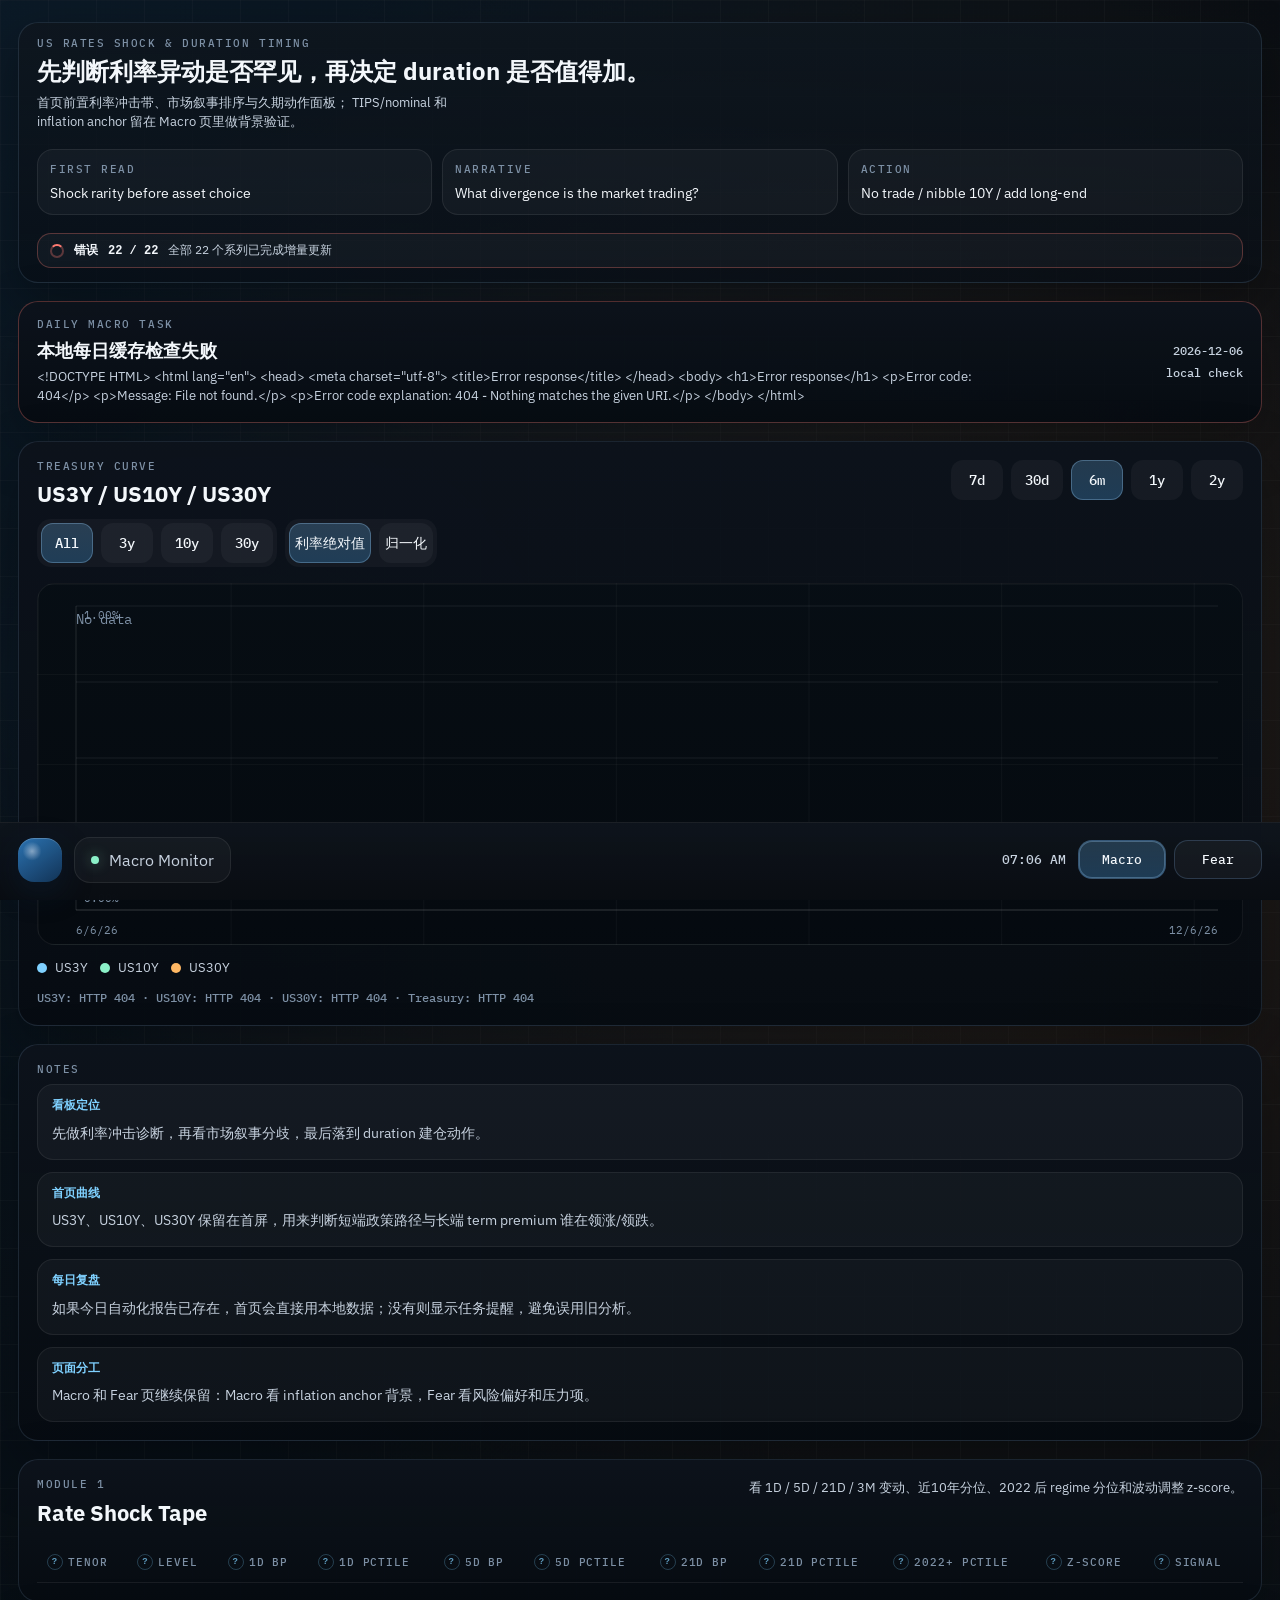
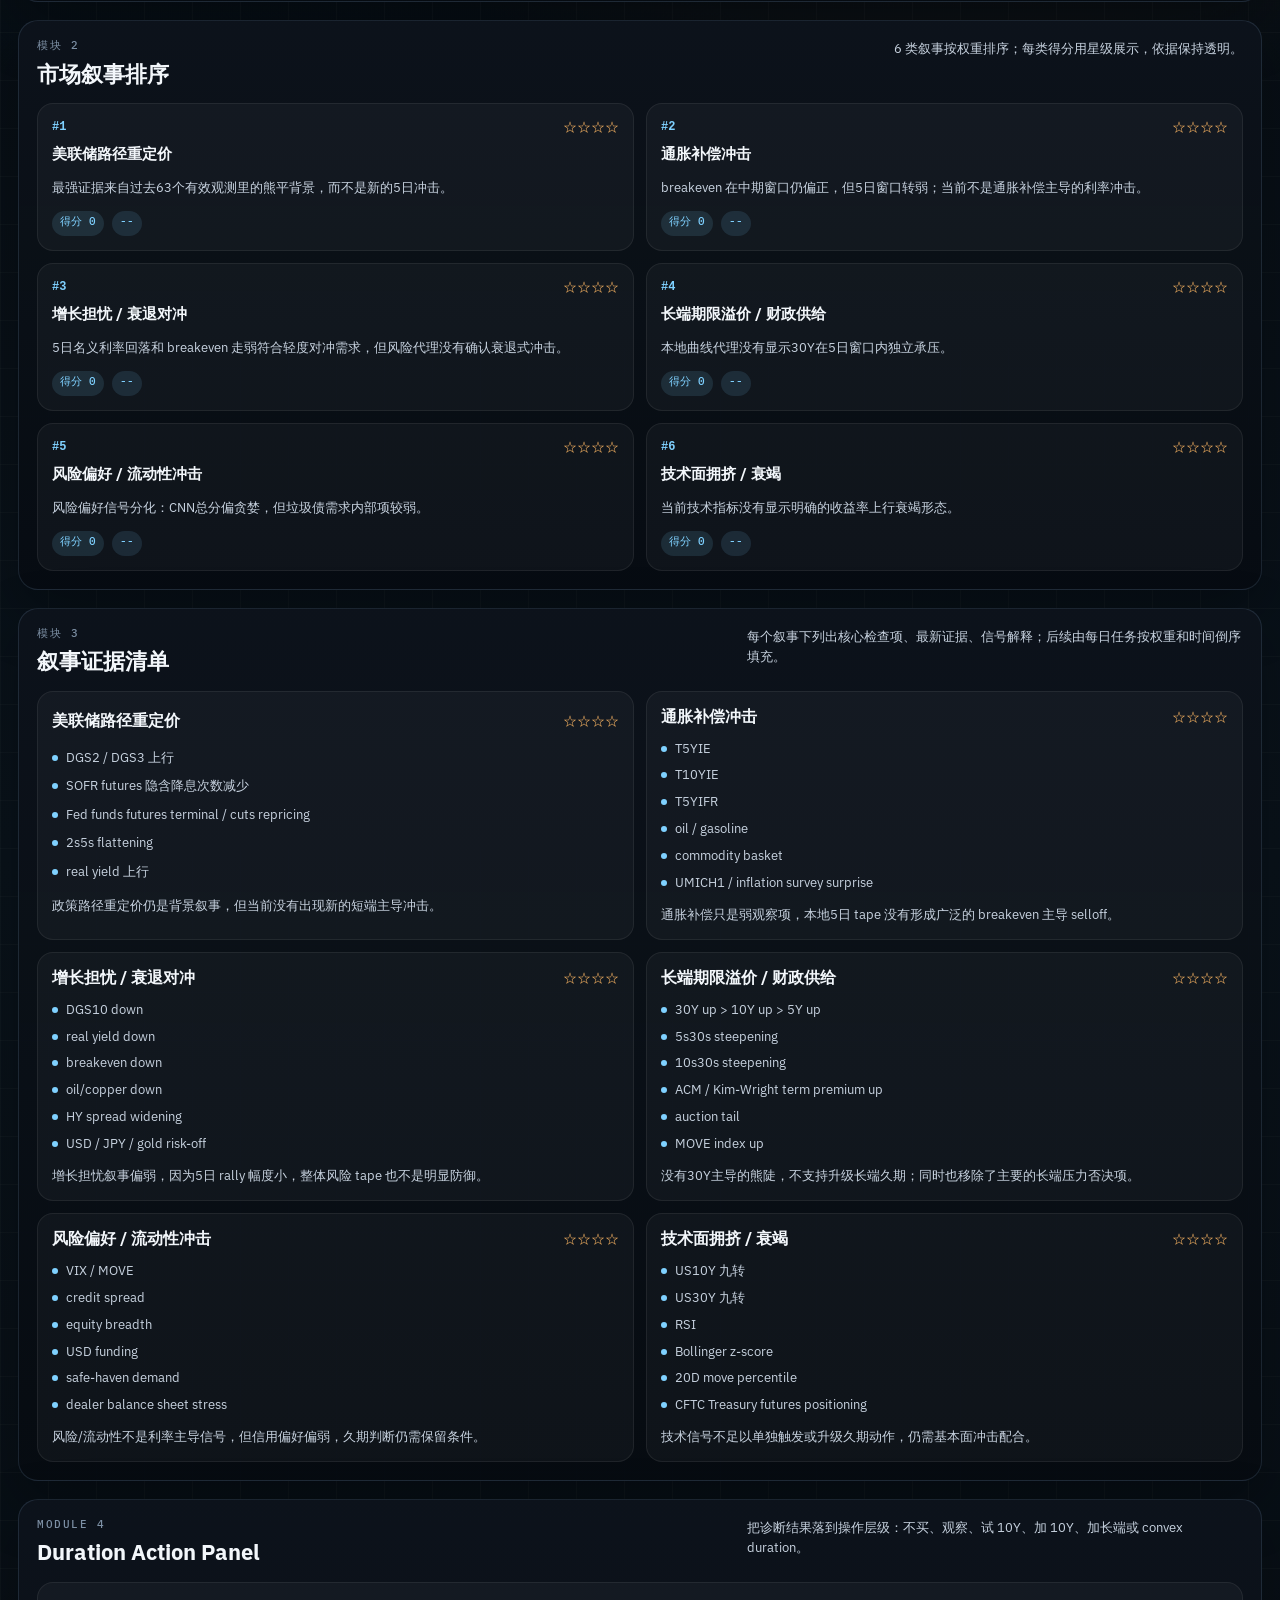
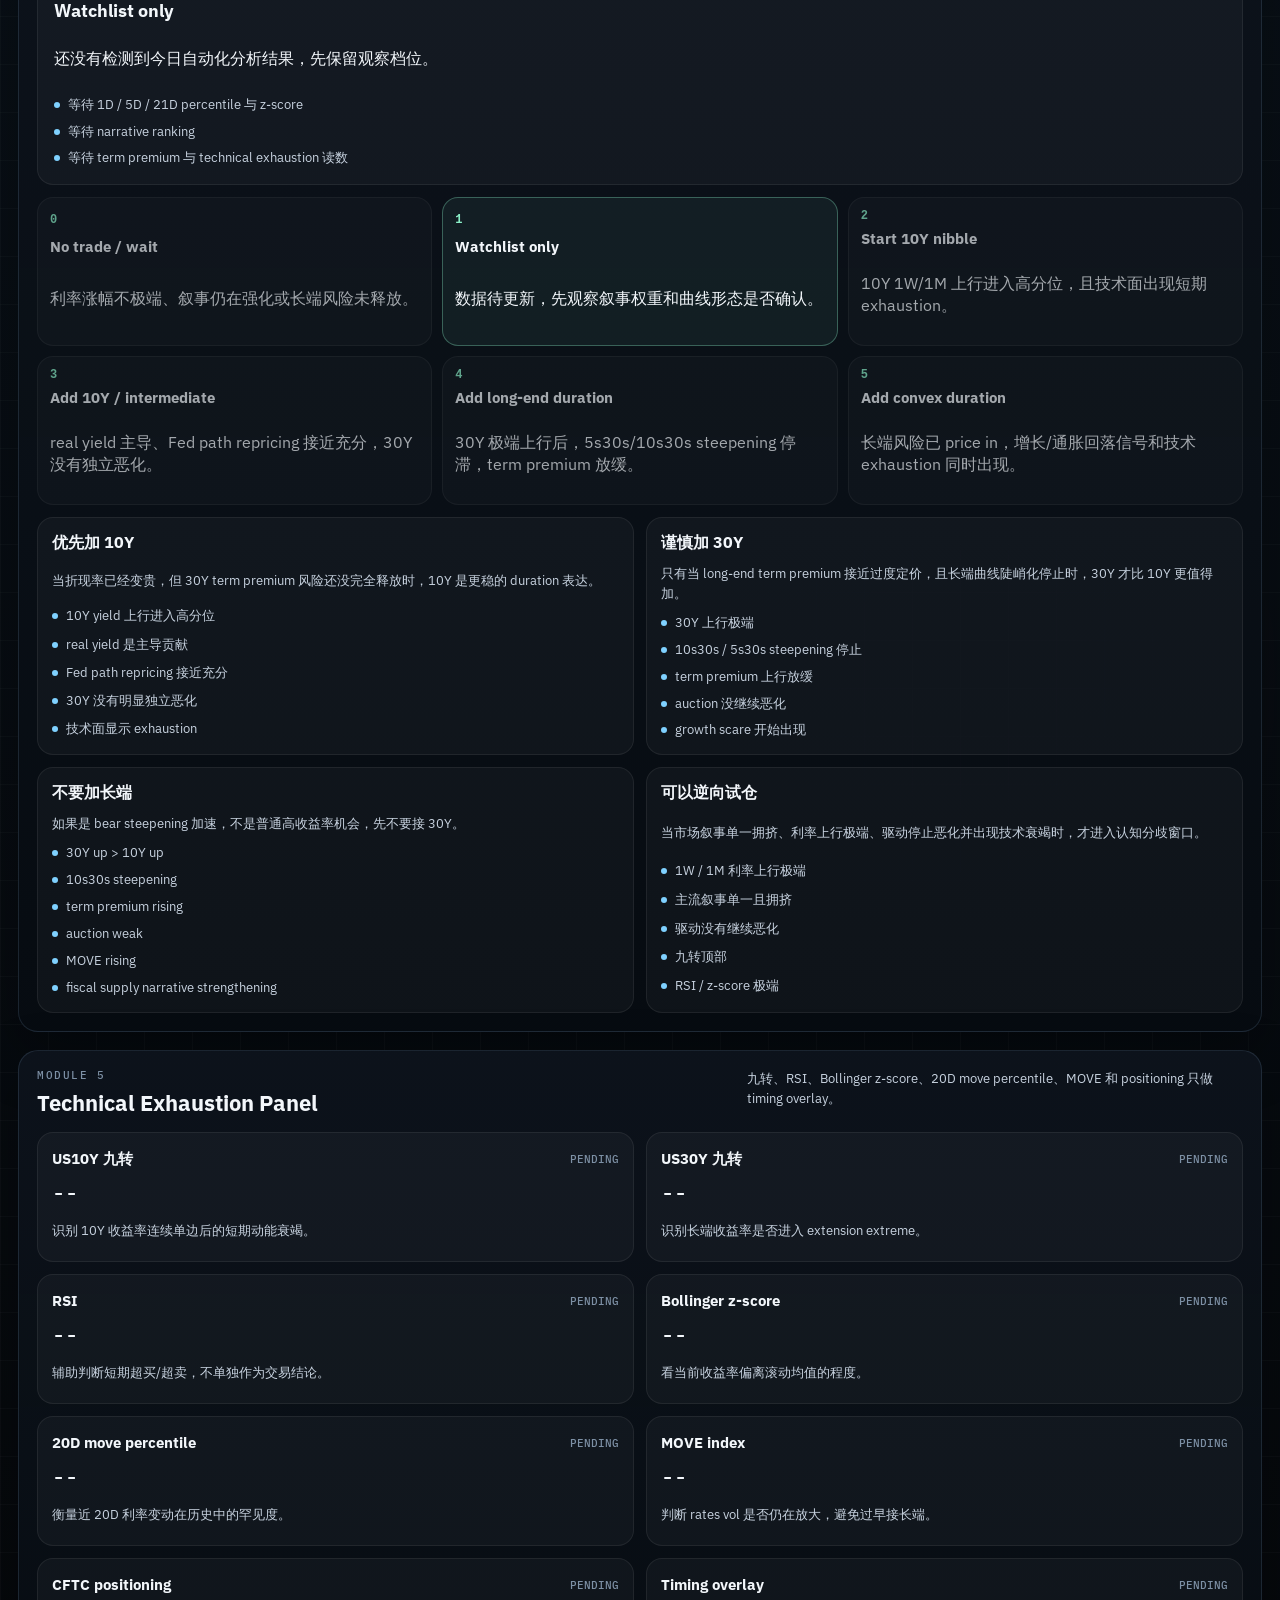
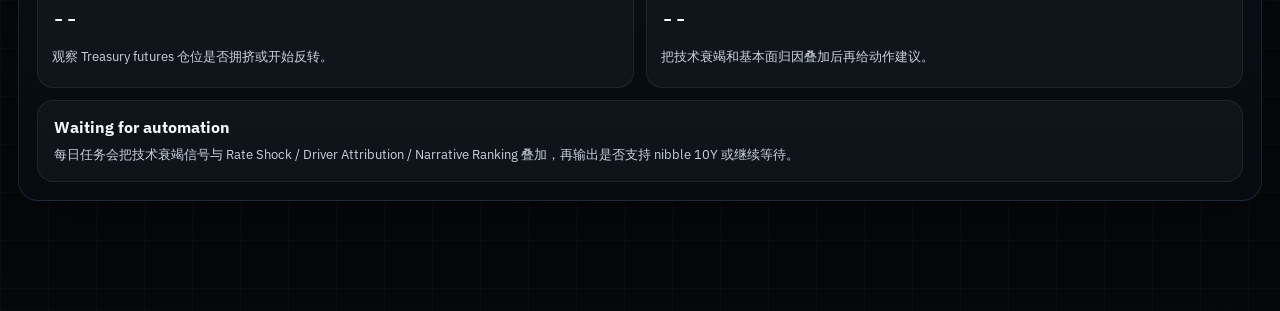
==== commit e4004a67: "Add daily macro dashboard and improve monitor UI" ====
--- a/index.html
+++ b/index.html
@@ -3,7 +3,7 @@
   <head>
     <meta charset="UTF-8" />
     <meta name="viewport" content="width=device-width, initial-scale=1.0" />
-    <title>Inflation Expectation Monitor</title>
+    <title>US Rates Shock & Duration Timing Dashboard</title>
     <link rel="preconnect" href="https://fonts.googleapis.com" />
     <link rel="preconnect" href="https://fonts.gstatic.com" crossorigin />
     <link
@@ -20,26 +20,26 @@
       <main class="desktop-stage">
         <section class="hero-card">
           <div class="hero-copy">
-            <p class="eyebrow">Inflation Drift Monitor</p>
-            <h1>盯住 survey 先抬头后，市场锚是否也开始漂。</h1>
+            <p class="eyebrow">US Rates Shock &amp; Duration Timing</p>
+            <h1>先判断利率异动是否罕见，再决定 duration 是否值得加。</h1>
             <p class="hero-text">
-              托盘式实时监控壳。Macro 页看 breakeven、利率与 survey；Fear 页单独看
-              CNN Fear &amp; Greed 与相关拆分指标。
+              首页前置利率冲击带、市场叙事排序与久期动作面板；
+              TIPS/nominal 和 inflation anchor 留在 Macro 页里做背景验证。
             </p>
           </div>
 
           <div class="hero-rulebook">
             <div class="rule-chip">
-              <span class="rule-label">Base Case</span>
-              <span class="rule-value" id="hero-base-case">Survey up / market still anchored</span>
+              <span class="rule-label">First Read</span>
+              <span class="rule-value" id="hero-base-case">Shock rarity before asset choice</span>
             </div>
             <div class="rule-chip">
-              <span class="rule-label">Watch</span>
-              <span class="rule-value">T5YIE holds above 2.75%</span>
+              <span class="rule-label">Narrative</span>
+              <span class="rule-value">What divergence is the market trading?</span>
             </div>
             <div class="rule-chip">
-              <span class="rule-label">Escalation</span>
-              <span class="rule-value">T5YIE and T5YIFR rise together</span>
+              <span class="rule-label">Action</span>
+              <span class="rule-value">No trade / nibble 10Y / add long-end</span>
             </div>
           </div>
 
@@ -48,6 +48,18 @@
             <span class="global-load-title">加载中</span>
             <span class="global-load-progress" id="global-load-progress">0 / 0</span>
             <span class="global-load-detail" id="global-load-detail">优先读取本地缓存...</span>
+          </div>
+        </section>
+
+        <section class="daily-cache-banner is-loading" id="daily-cache-banner" aria-live="polite">
+          <div>
+            <p class="panel-label">Daily Macro Task</p>
+            <h2 id="daily-cache-title">检查今日 Macro 数据与研报...</h2>
+            <p id="daily-cache-detail">如果本地已有今日 JSON 和研报，首页会直接读取；否则提示去 Codex 执行每日任务。</p>
+          </div>
+          <div class="daily-cache-meta">
+            <span id="daily-cache-date">--</span>
+            <span id="daily-cache-source">local check</span>
           </div>
         </section>
 
@@ -96,23 +108,102 @@
             <p class="panel-label">Notes</p>
             <div class="note-stack">
               <div class="note-item">
-                <span>核心问题</span>
-                <p>survey 预期已经抬头后，市场端 breakeven 与长端 forward 是否也跟着上漂。</p>
+                <span>看板定位</span>
+                <p>先做利率冲击诊断，再看市场叙事分歧，最后落到 duration 建仓动作。</p>
               </div>
               <div class="note-item">
                 <span>首页曲线</span>
-                <p>US3Y、US10Y、US30Y 用来先看 nominal yield 曲线的短中长端压力是否同步上行。</p>
+                <p>US3Y、US10Y、US30Y 保留在首屏，用来判断短端政策路径与长端 term premium 谁在领涨/领跌。</p>
               </div>
               <div class="note-item">
-                <span>触发信号</span>
-                <p>若 T5YIE 站上 2.75%，且 T5YIFR 同步抬升，说明“有条件冲击”开始向长期锚外溢。</p>
+                <span>每日复盘</span>
+                <p>如果今日自动化报告已存在，首页会直接用本地数据；没有则显示任务提醒，避免误用旧分析。</p>
               </div>
               <div class="note-item">
                 <span>页面分工</span>
-                <p>Macro 看通胀补偿、利率与 survey；Fear 单独看 CNN Fear &amp; Greed、AHR999 与拆分压力项。</p>
+                <p>Macro 和 Fear 页继续保留：Macro 看 inflation anchor 背景，Fear 看风险偏好和压力项。</p>
               </div>
             </div>
           </aside>
+        </section>
+
+        <section class="diagnostic-stack" aria-label="Rates shock and duration diagnostics">
+          <section class="diagnostic-section" id="rate-shock-tape">
+            <div class="section-head">
+              <div>
+                <p class="panel-label">Module 1</p>
+                <h2>Rate Shock Tape</h2>
+              </div>
+              <p>看 1D / 5D / 21D / 3M 变动、近10年分位、2022 后 regime 分位和波动调整 z-score。</p>
+            </div>
+            <div class="rate-table-wrap">
+              <table class="rate-shock-table" aria-label="Rate shock tape">
+                <thead>
+                  <tr>
+                    <th><span class="th-help" data-tip="美债期限点。无可用本地数据的期限会自动隐藏，避免用空行干扰判断。">Tenor</span></th>
+                    <th><span class="th-help" data-tip="最新收益率水平。数值越高代表该期限名义利率越高，不单独代表冲击强弱。">Level</span></th>
+                    <th><span class="th-help" data-tip="过去1个有效观测日的收益率变化，单位bp。红色为利率上行，绿色为利率下行，颜色越深代表幅度越大。">1D bp</span></th>
+                    <th><span class="th-help" data-tip="1D变化在历史样本中的分位。轴越靠右代表越接近利率上行冲击，越靠左代表越接近利率下行/rally。">1D pctile</span></th>
+                    <th><span class="th-help" data-tip="过去5个有效观测日的收益率变化，适合识别短线利率冲击。红涨绿跌，深浅表示幅度。">5D bp</span></th>
+                    <th><span class="th-help" data-tip="5D变化的历史分位。高分位说明近期selloff偏强，低分位说明近期rally偏强。">5D pctile</span></th>
+                    <th><span class="th-help" data-tip="过去21个有效观测日的收益率变化，约等于一个交易月。用于判断冲击是否已经变成趋势。">21D bp</span></th>
+                    <th><span class="th-help" data-tip="21D变化的历史分位。靠右代表月度利率上行压力强，靠左代表月度利率下行压力强。">21D pctile</span></th>
+                    <th><span class="th-help" data-tip="2022年以来regime样本内的分位，更贴近高通胀/高利率环境。高低含义同pctile轴。">2022+ pctile</span></th>
+                    <th><span class="th-help" data-tip="波动调整后的5D变化强度。正值为利率上行冲击，负值为利率下行rally；绝对值越大越异常。">z-score</span></th>
+                    <th><span class="th-help" data-tip="自动化对该期限近期 tape 的方向归类。bear/selloff 偏利率上行，bull/rally 偏利率下行。">Signal</span></th>
+                  </tr>
+                </thead>
+                <tbody id="rate-shock-table-body"></tbody>
+              </table>
+            </div>
+          </section>
+
+          <section class="diagnostic-section" id="market-narrative-ranking">
+            <div class="section-head">
+              <div>
+                <p class="panel-label">模块 2</p>
+                <h2>市场叙事排序</h2>
+              </div>
+              <p>6 类叙事按权重排序；每类得分用星级展示，依据保持透明。</p>
+            </div>
+            <div class="narrative-ranking-grid" id="narrative-ranking-grid"></div>
+          </section>
+
+          <section class="diagnostic-section" id="narrative-detail-panel">
+            <div class="section-head">
+              <div>
+                <p class="panel-label">模块 3</p>
+                <h2>叙事证据清单</h2>
+              </div>
+              <p>每个叙事下列出核心检查项、最新证据、信号解释；后续由每日任务按权重和时间倒序填充。</p>
+            </div>
+            <div class="narrative-detail-grid" id="narrative-detail-grid"></div>
+          </section>
+
+          <section class="diagnostic-section" id="duration-action-panel">
+            <div class="section-head">
+              <div>
+                <p class="panel-label">Module 4</p>
+                <h2>Duration Action Panel</h2>
+              </div>
+              <p>把诊断结果落到操作层级：不买、观察、试 10Y、加 10Y、加长端或 convex duration。</p>
+            </div>
+            <div class="duration-action-summary" id="duration-action-summary"></div>
+            <div class="duration-ladder" id="duration-ladder"></div>
+            <div class="duration-rule-grid" id="duration-rule-grid"></div>
+          </section>
+
+          <section class="diagnostic-section" id="technical-exhaustion-panel">
+            <div class="section-head">
+              <div>
+                <p class="panel-label">Module 5</p>
+                <h2>Technical Exhaustion Panel</h2>
+              </div>
+              <p>九转、RSI、Bollinger z-score、20D move percentile、MOVE 和 positioning 只做 timing overlay。</p>
+            </div>
+            <div class="technical-grid" id="technical-grid"></div>
+            <div class="technical-advice" id="technical-advice"></div>
+          </section>
         </section>
 
         <div class="flyout-backdrop" id="flyout-backdrop" hidden></div>
--- a/styles_v2.css
+++ b/styles_v2.css
@@ -37,7 +37,8 @@
 }
 
 body {
-  overflow: hidden;
+  overflow-x: hidden;
+  overflow-y: auto;
 }
 
 button {
@@ -160,6 +161,60 @@
   grid-template-columns: minmax(620px, 1fr) minmax(320px, 0.45fr);
   gap: 18px;
   margin-top: 18px;
+}
+
+.daily-cache-banner,
+.diagnostic-section {
+  border: 1px solid var(--line-soft);
+  border-radius: 20px;
+  background:
+    linear-gradient(180deg, rgba(13, 20, 29, 0.86), rgba(7, 12, 18, 0.78)),
+    rgba(8, 12, 18, 0.82);
+  box-shadow: 0 22px 60px rgba(0, 0, 0, 0.28);
+}
+
+.daily-cache-banner {
+  display: flex;
+  align-items: center;
+  justify-content: space-between;
+  gap: 18px;
+  margin-top: 18px;
+  padding: 16px 18px;
+}
+
+.daily-cache-banner h2 {
+  margin: 0;
+  font-size: 18px;
+  line-height: 1.25;
+}
+
+.daily-cache-banner p:last-child {
+  margin: 6px 0 0;
+  color: var(--text-1);
+  font-size: 13px;
+  line-height: 1.45;
+}
+
+.daily-cache-banner.is-ready {
+  border-color: rgba(139, 240, 200, 0.26);
+}
+
+.daily-cache-banner.is-missing,
+.daily-cache-banner.is-loading {
+  border-color: rgba(255, 184, 100, 0.28);
+}
+
+.daily-cache-banner.is-error {
+  border-color: rgba(255, 123, 114, 0.3);
+}
+
+.daily-cache-meta {
+  display: grid;
+  gap: 8px;
+  min-width: 220px;
+  justify-items: end;
+  color: var(--text-1);
+  font: 500 12px/1.2 "IBM Plex Mono", monospace;
 }
 
 .home-yield-card,
@@ -276,6 +331,453 @@
   color: var(--text-1);
   font-size: 14px;
   line-height: 1.65;
+}
+
+.diagnostic-stack {
+  display: grid;
+  gap: 18px;
+  margin-top: 18px;
+}
+
+.diagnostic-section {
+  padding: 18px;
+}
+
+.section-head {
+  display: flex;
+  align-items: flex-start;
+  justify-content: space-between;
+  gap: 18px;
+  margin-bottom: 16px;
+}
+
+.section-head h2 {
+  margin: 0;
+  font-size: 22px;
+  line-height: 1.2;
+}
+
+.section-head > p {
+  max-width: 62ch;
+  margin: 0;
+  color: var(--text-1);
+  font-size: 13px;
+  line-height: 1.55;
+}
+
+.rate-table-wrap {
+  overflow-x: auto;
+}
+
+.rate-shock-table {
+  width: 100%;
+  min-width: 1120px;
+  border-collapse: separate;
+  border-spacing: 0;
+  font-size: 13px;
+}
+
+.rate-shock-table th,
+.rate-shock-table td {
+  padding: 12px 10px;
+  border-bottom: 1px solid rgba(255, 255, 255, 0.07);
+  text-align: left;
+  white-space: nowrap;
+}
+
+.rate-shock-table th {
+  color: var(--text-2);
+  font: 500 11px/1.2 "IBM Plex Mono", monospace;
+  letter-spacing: 0.08em;
+  text-transform: uppercase;
+  overflow: visible;
+  position: relative;
+}
+
+.rate-shock-table td {
+  color: var(--text-1);
+}
+
+.rate-shock-table td:first-child,
+.rate-shock-table .rate-signal {
+  color: var(--text-0);
+  font-weight: 600;
+}
+
+.th-help {
+  position: relative;
+  display: inline-flex;
+  align-items: center;
+  gap: 5px;
+  cursor: help;
+}
+
+.th-help::after {
+  content: attr(data-tip);
+  position: absolute;
+  left: 0;
+  top: calc(100% + 10px);
+  z-index: 20;
+  width: min(300px, 72vw);
+  padding: 10px 12px;
+  border: 1px solid rgba(127, 209, 255, 0.26);
+  border-radius: 10px;
+  background: rgba(8, 14, 21, 0.96);
+  box-shadow: 0 18px 44px rgba(0, 0, 0, 0.45);
+  color: var(--text-0);
+  font: 500 12px/1.5 "IBM Plex Sans", sans-serif;
+  letter-spacing: 0;
+  text-transform: none;
+  white-space: normal;
+  opacity: 0;
+  pointer-events: none;
+  transform: translateY(-4px);
+  transition: opacity 160ms ease, transform 160ms ease;
+}
+
+.th-help::before {
+  content: "?";
+  display: inline-grid;
+  place-items: center;
+  width: 14px;
+  height: 14px;
+  border: 1px solid rgba(127, 209, 255, 0.35);
+  border-radius: 999px;
+  color: var(--accent);
+  font: 700 9px/1 "IBM Plex Mono", monospace;
+  opacity: 0.72;
+}
+
+.th-help:hover::after,
+.th-help:focus-visible::after {
+  opacity: 1;
+  transform: translateY(0);
+}
+
+.rate-chip {
+  --strength: 0;
+  display: inline-grid;
+  min-width: 58px;
+  height: 26px;
+  place-items: center;
+  padding: 0 10px;
+  border-radius: 7px;
+  font: 600 12px/1 "IBM Plex Mono", monospace;
+}
+
+.rate-chip.is-up {
+  border: 1px solid rgba(255, 112, 112, calc(0.28 + var(--strength) * 0.38));
+  background: rgba(255, 91, 91, calc(0.12 + var(--strength) * 0.22));
+  color: #ffd0cc;
+}
+
+.rate-chip.is-down {
+  border: 1px solid rgba(79, 211, 150, calc(0.24 + var(--strength) * 0.36));
+  background: rgba(41, 190, 126, calc(0.1 + var(--strength) * 0.22));
+  color: #bdf6d7;
+}
+
+.rate-chip.is-flat {
+  border: 1px solid rgba(173, 216, 255, 0.16);
+  background: rgba(173, 216, 255, 0.07);
+  color: var(--text-1);
+}
+
+.pctile-cell {
+  display: grid;
+  grid-template-columns: 76px 44px;
+  align-items: center;
+  gap: 8px;
+  min-width: 128px;
+}
+
+.pctile-rail {
+  position: relative;
+  height: 6px;
+  border-radius: 999px;
+  background:
+    linear-gradient(90deg, rgba(41, 190, 126, 0.72), rgba(173, 216, 255, 0.26) 48%, rgba(173, 216, 255, 0.26) 52%, rgba(255, 91, 91, 0.72));
+  box-shadow: inset 0 0 0 1px rgba(255, 255, 255, 0.08);
+}
+
+.pctile-rail::before {
+  content: "";
+  position: absolute;
+  left: 50%;
+  top: -3px;
+  width: 1px;
+  height: 12px;
+  background: rgba(255, 255, 255, 0.28);
+}
+
+.pctile-marker {
+  position: absolute;
+  top: 50%;
+  width: 12px;
+  height: 12px;
+  border: 2px solid var(--text-0);
+  border-radius: 999px;
+  background: var(--text-1);
+  box-shadow: 0 0 12px rgba(255, 255, 255, 0.18);
+  transform: translate(-50%, -50%);
+}
+
+.pctile-cell.is-up .pctile-marker {
+  background: #ff7872;
+  box-shadow: 0 0 16px rgba(255, 91, 91, 0.42);
+}
+
+.pctile-cell.is-down .pctile-marker {
+  background: #4fd396;
+  box-shadow: 0 0 16px rgba(41, 190, 126, 0.38);
+}
+
+.pctile-label {
+  color: var(--text-1);
+  font: 600 12px/1 "IBM Plex Mono", monospace;
+}
+
+.rate-empty {
+  color: var(--text-2);
+  font: 500 12px/1 "IBM Plex Mono", monospace;
+}
+
+.signal-pill {
+  display: inline-grid;
+  min-width: 82px;
+  height: 26px;
+  place-items: center;
+  padding: 0 10px;
+  border-radius: 7px;
+  font-size: 12px;
+}
+
+.signal-pill.is-up {
+  border: 1px solid rgba(255, 112, 112, 0.28);
+  background: rgba(255, 91, 91, 0.12);
+  color: #ffd0cc;
+}
+
+.signal-pill.is-down {
+  border: 1px solid rgba(79, 211, 150, 0.24);
+  background: rgba(41, 190, 126, 0.1);
+  color: #bdf6d7;
+}
+
+.signal-pill.is-flat {
+  border: 1px solid rgba(173, 216, 255, 0.16);
+  background: rgba(173, 216, 255, 0.07);
+  color: var(--text-1);
+}
+
+.narrative-ranking-grid,
+.narrative-detail-grid,
+.duration-rule-grid,
+.technical-grid {
+  display: grid;
+  gap: 12px;
+}
+
+.narrative-ranking-grid {
+  grid-template-columns: repeat(3, minmax(0, 1fr));
+}
+
+.narrative-detail-grid,
+.duration-rule-grid {
+  grid-template-columns: repeat(2, minmax(0, 1fr));
+}
+
+.technical-grid {
+  grid-template-columns: repeat(4, minmax(0, 1fr));
+}
+
+.narrative-card,
+.narrative-detail-card,
+.duration-summary-card,
+.duration-step,
+.duration-rule-card,
+.technical-signal,
+.technical-advice {
+  border: 1px solid rgba(255, 255, 255, 0.07);
+  border-radius: 16px;
+  background: rgba(255, 255, 255, 0.035);
+}
+
+.narrative-card,
+.narrative-detail-card,
+.duration-rule-card,
+.technical-signal {
+  padding: 14px;
+}
+
+.narrative-card {
+  display: grid;
+  gap: 10px;
+  min-height: 148px;
+}
+
+.narrative-card-head,
+.duration-step-head,
+.technical-signal-head {
+  display: flex;
+  align-items: center;
+  justify-content: space-between;
+  gap: 12px;
+}
+
+.narrative-rank {
+  color: var(--accent);
+  font: 600 12px/1 "IBM Plex Mono", monospace;
+}
+
+.narrative-title,
+.duration-step-title,
+.technical-title {
+  margin: 0;
+  color: var(--text-0);
+  font-size: 15px;
+  line-height: 1.25;
+}
+
+.star-score {
+  color: var(--warn);
+  font: 500 14px/1 "IBM Plex Sans", sans-serif;
+  white-space: nowrap;
+}
+
+.narrative-card p,
+.narrative-detail-card p,
+.duration-rule-card p,
+.technical-signal p,
+.technical-advice p {
+  margin: 0;
+  color: var(--text-1);
+  font-size: 13px;
+  line-height: 1.55;
+}
+
+.evidence-list,
+.duration-reason-list {
+  display: grid;
+  gap: 8px;
+  margin: 0;
+  padding: 0;
+  list-style: none;
+}
+
+.evidence-list li,
+.duration-reason-list li {
+  color: var(--text-1);
+  font-size: 13px;
+  line-height: 1.45;
+}
+
+.evidence-list li::before,
+.duration-reason-list li::before {
+  content: "";
+  display: inline-block;
+  width: 6px;
+  height: 6px;
+  margin-right: 8px;
+  border-radius: 999px;
+  background: var(--accent);
+  vertical-align: 1px;
+}
+
+.narrative-detail-card {
+  display: grid;
+  gap: 12px;
+}
+
+.narrative-detail-card h3,
+.duration-rule-card h3 {
+  margin: 0;
+  color: var(--text-0);
+  font-size: 16px;
+}
+
+.narrative-meta {
+  display: flex;
+  flex-wrap: wrap;
+  gap: 8px;
+}
+
+.narrative-chip {
+  padding: 4px 8px;
+  border-radius: 999px;
+  background: rgba(127, 209, 255, 0.12);
+  color: var(--accent);
+  font: 500 11px/1.2 "IBM Plex Mono", monospace;
+}
+
+.duration-action-summary {
+  margin-bottom: 12px;
+}
+
+.duration-summary-card {
+  display: grid;
+  gap: 10px;
+  padding: 16px;
+}
+
+.duration-summary-card strong {
+  color: var(--text-0);
+  font-size: 18px;
+}
+
+.duration-ladder {
+  display: grid;
+  grid-template-columns: repeat(6, minmax(0, 1fr));
+  gap: 10px;
+  margin-bottom: 12px;
+}
+
+.duration-step {
+  display: grid;
+  gap: 8px;
+  min-height: 128px;
+  padding: 12px;
+  opacity: 0.66;
+}
+
+.duration-step.is-active {
+  opacity: 1;
+  border-color: rgba(139, 240, 200, 0.32);
+  background: rgba(139, 240, 200, 0.065);
+}
+
+.duration-step-index {
+  color: var(--accent-2);
+  font: 600 12px/1 "IBM Plex Mono", monospace;
+}
+
+.duration-rule-card {
+  display: grid;
+  gap: 10px;
+}
+
+.technical-signal {
+  display: grid;
+  gap: 10px;
+  min-height: 130px;
+}
+
+.technical-value {
+  color: var(--text-0);
+  font: 500 22px/1 "IBM Plex Mono", monospace;
+}
+
+.technical-status {
+  color: var(--text-2);
+  font: 500 11px/1.2 "IBM Plex Mono", monospace;
+  text-transform: uppercase;
+}
+
+.technical-advice {
+  display: grid;
+  gap: 8px;
+  margin-top: 12px;
+  padding: 16px;
 }
 
 .global-load-strip {
@@ -1083,6 +1585,15 @@
     grid-template-columns: minmax(0, 1fr);
   }
 
+  .narrative-ranking-grid,
+  .technical-grid {
+    grid-template-columns: repeat(2, minmax(0, 1fr));
+  }
+
+  .duration-ladder {
+    grid-template-columns: repeat(3, minmax(0, 1fr));
+  }
+
   .inflation-flyout {
     left: 16px;
     width: auto;
@@ -1099,9 +1610,15 @@
 
 @media (max-width: 980px) {
   .flyout-header,
-  .chart-header {
+  .chart-header,
+  .section-head,
+  .daily-cache-banner {
     flex-direction: column;
     align-items: flex-start;
+  }
+
+  .daily-cache-meta {
+    justify-items: start;
   }
 
   .hero-card,
@@ -1117,7 +1634,9 @@
 
   .thesis-band,
   .macro-grid,
-  .fear-grid {
+  .fear-grid,
+  .narrative-detail-grid,
+  .duration-rule-grid {
     grid-template-columns: repeat(2, minmax(0, 1fr));
   }
 
@@ -1155,7 +1674,12 @@
 
   .thesis-band,
   .macro-grid,
-  .fear-grid {
+  .fear-grid,
+  .narrative-ranking-grid,
+  .narrative-detail-grid,
+  .duration-rule-grid,
+  .technical-grid,
+  .duration-ladder {
     grid-template-columns: 1fr;
   }
 
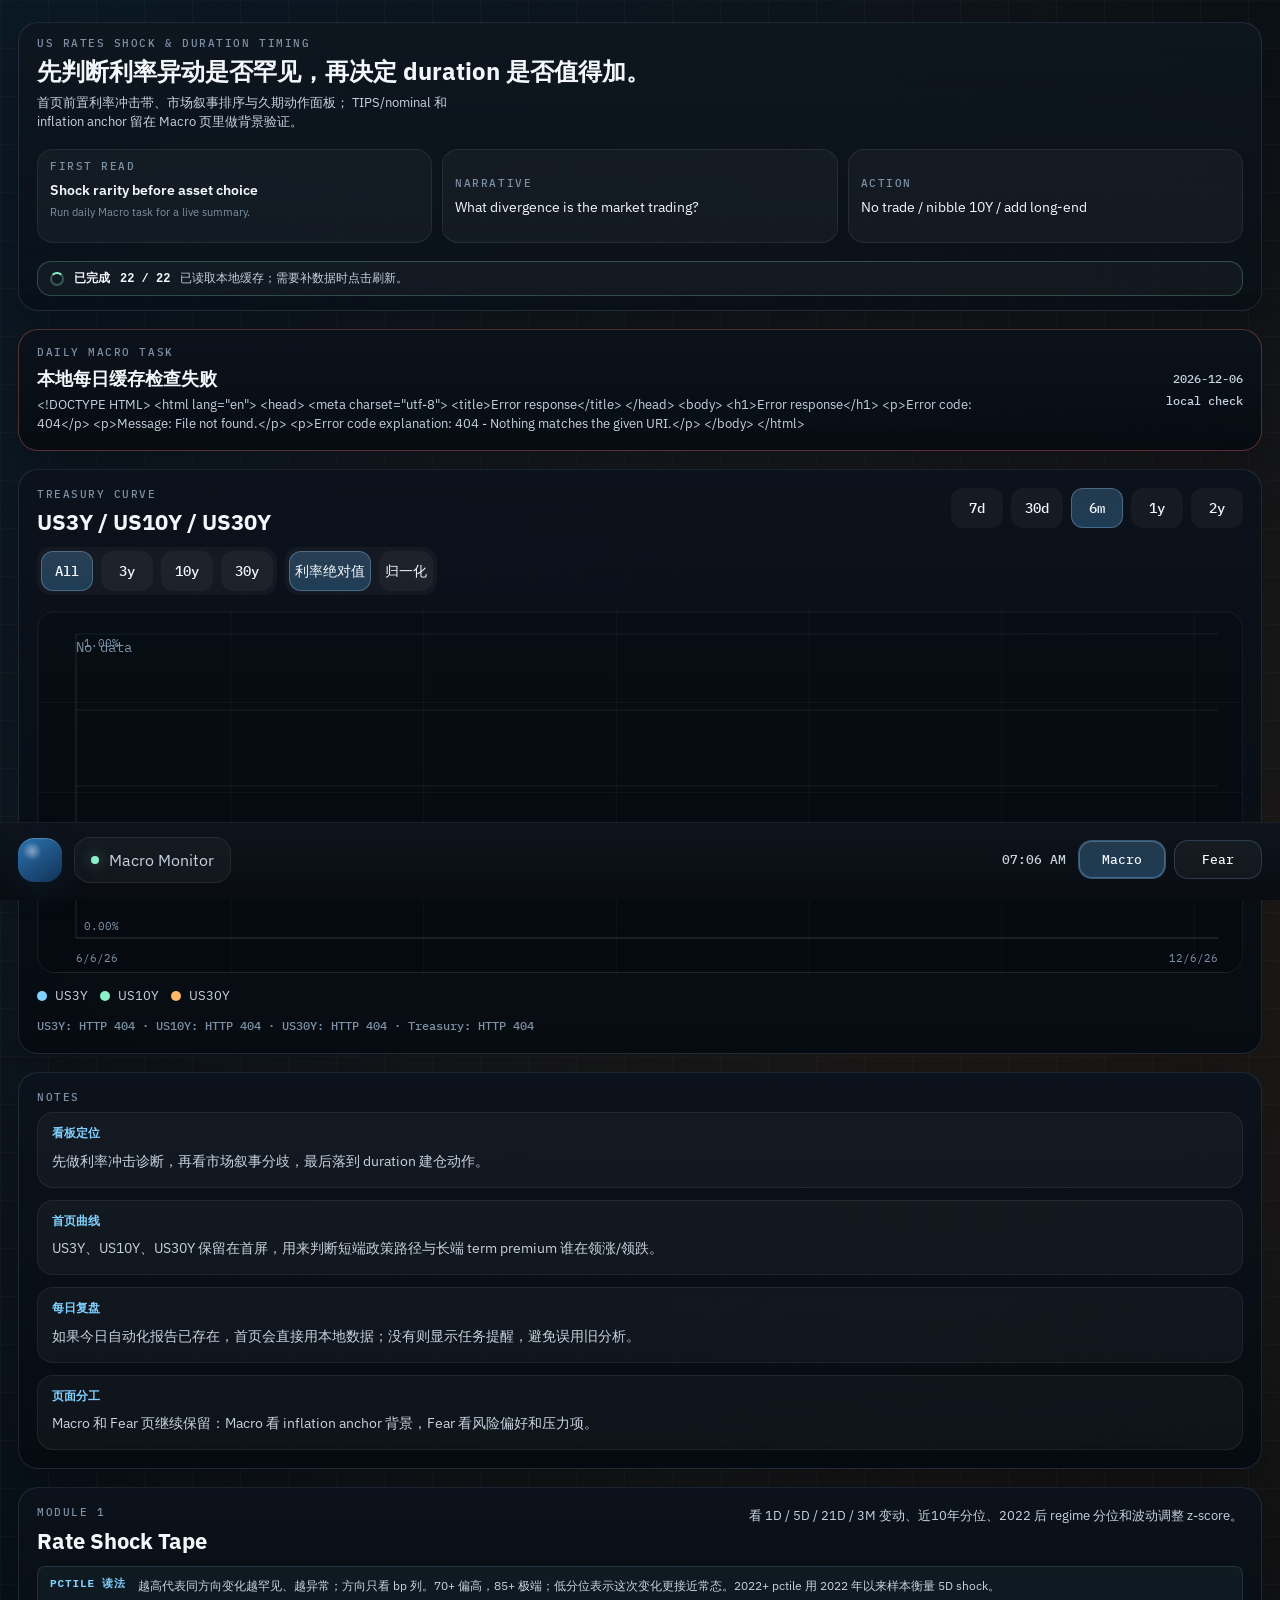
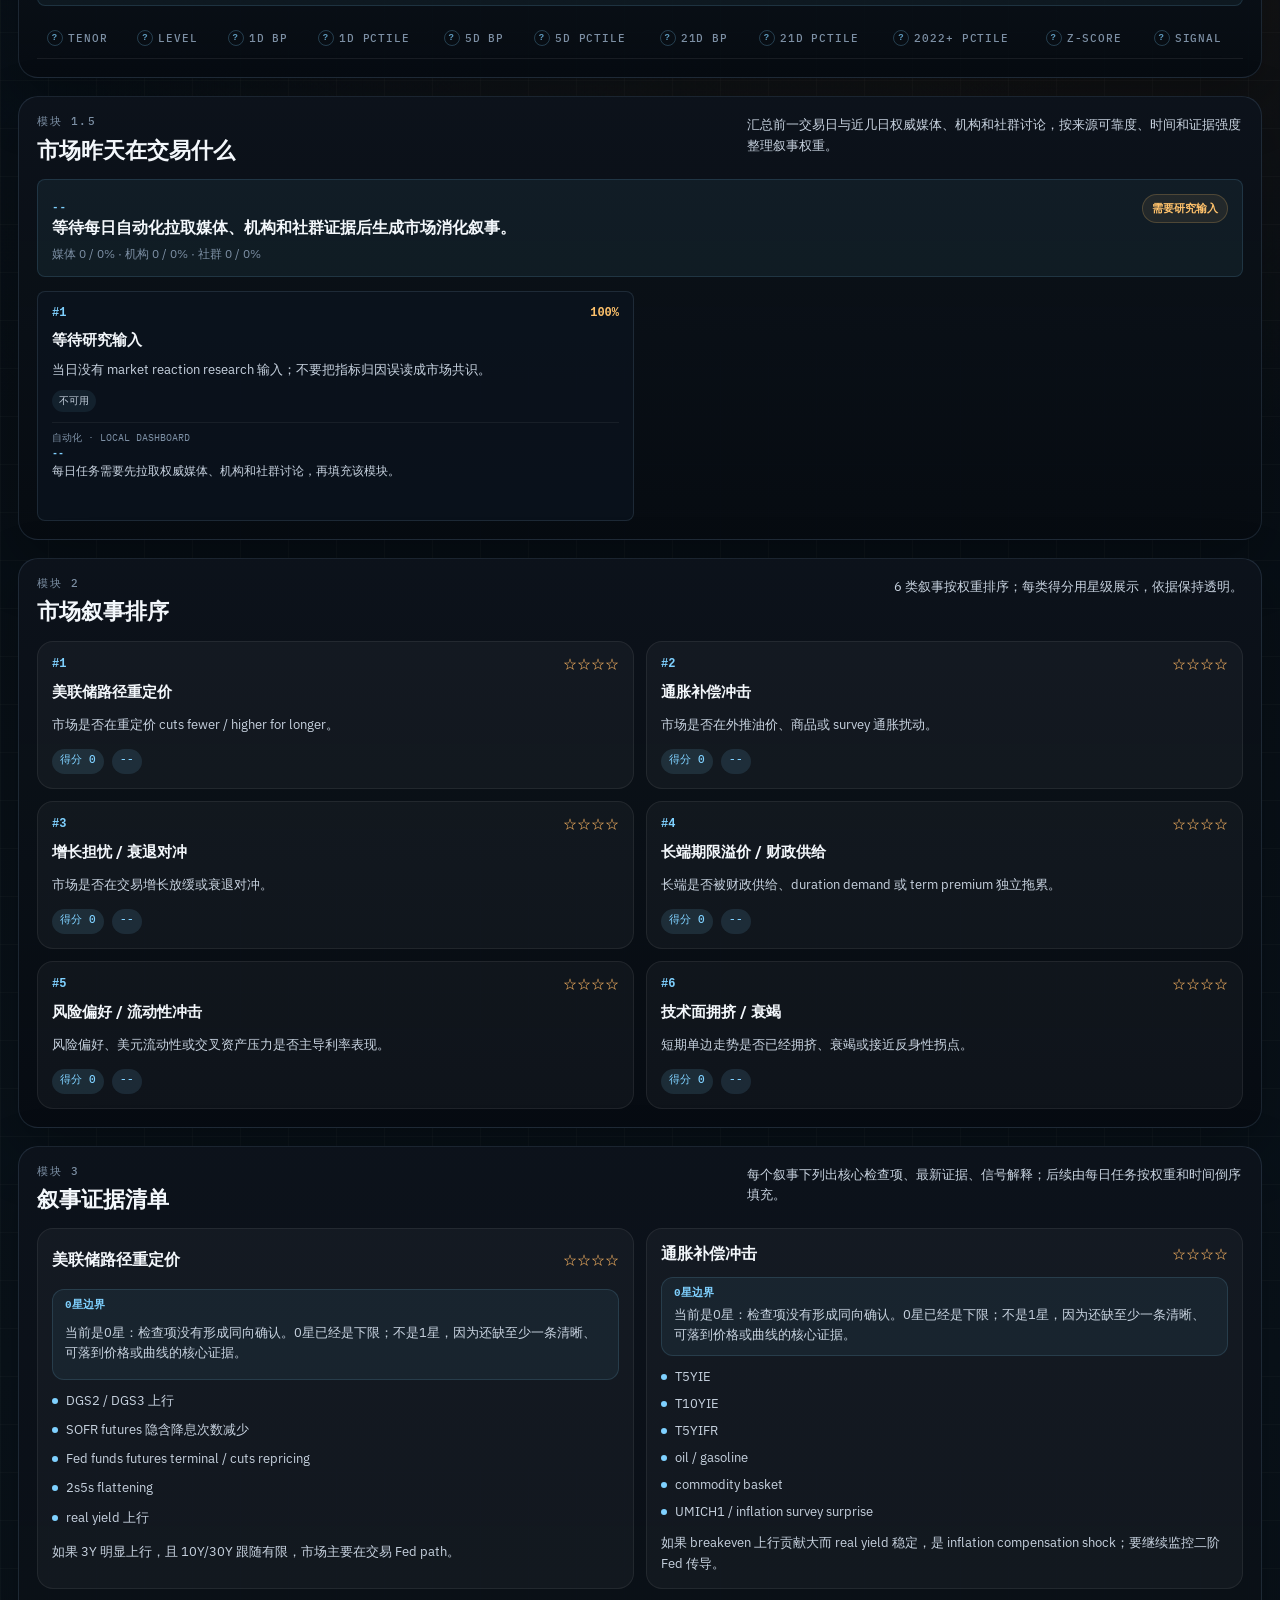
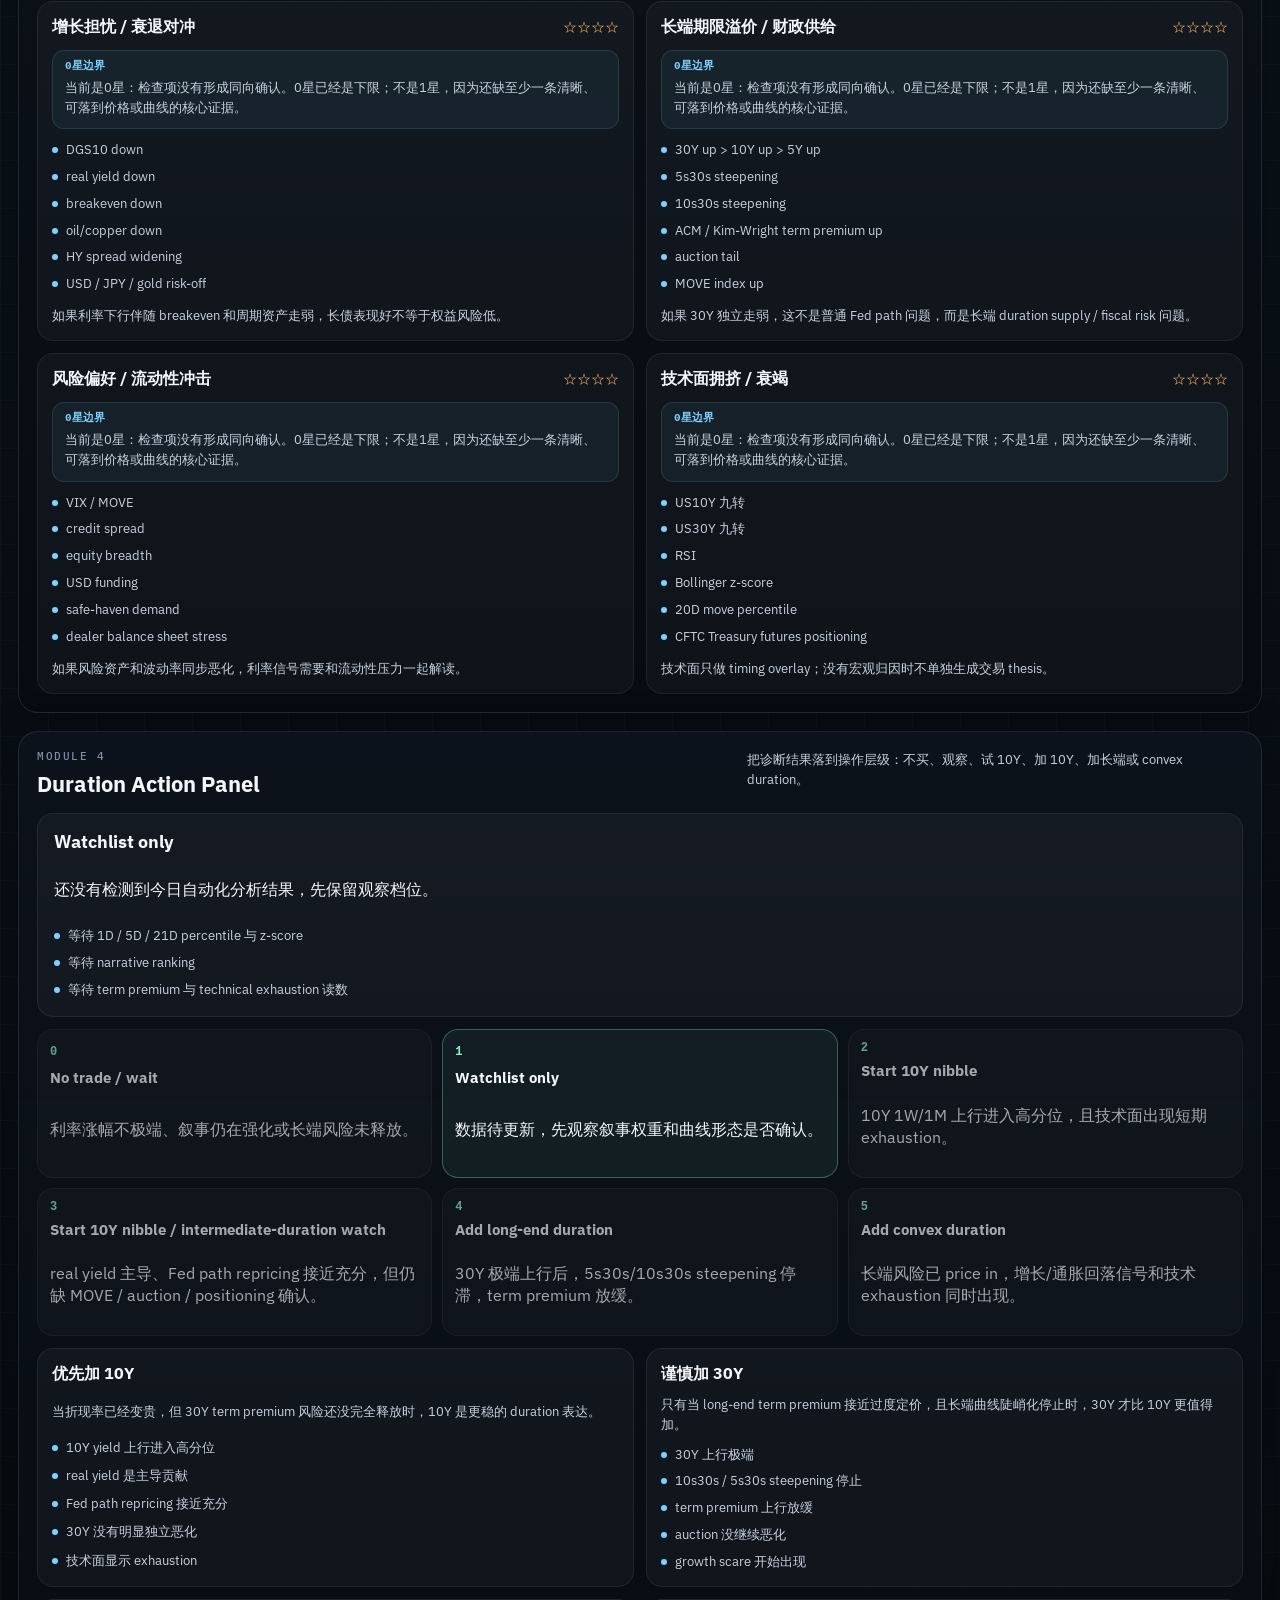
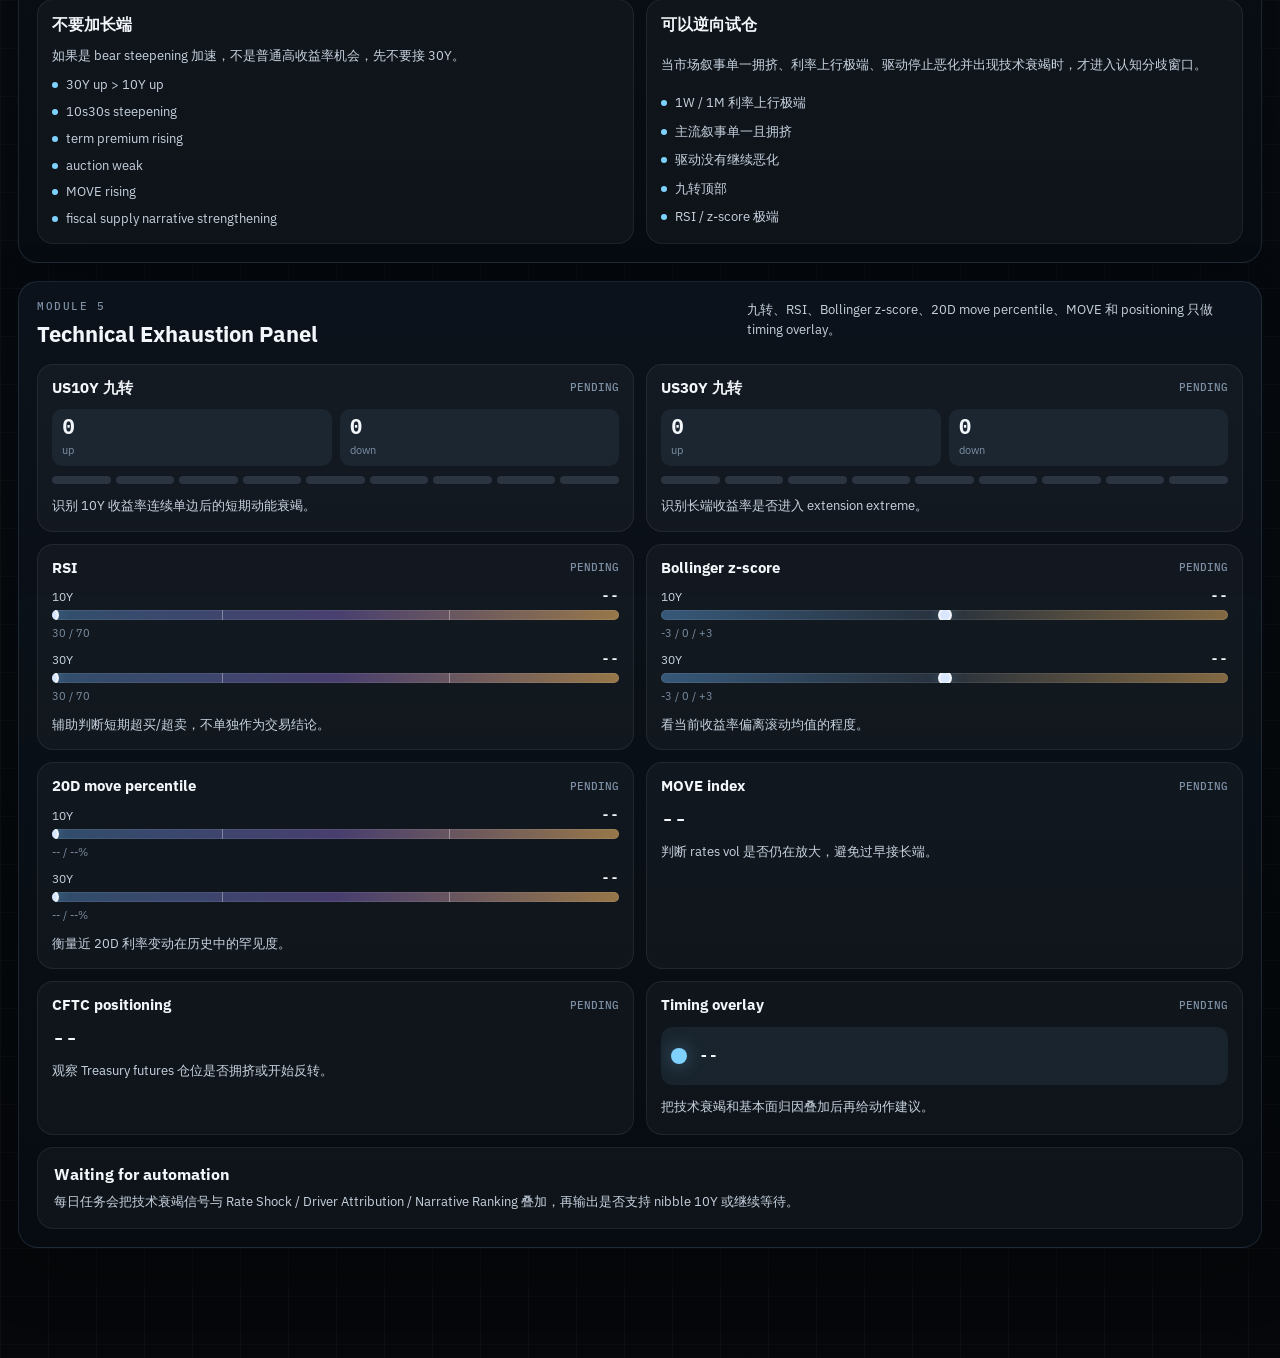
==== commit cf9f6a38: "Refine macro daily dashboard generation and reporting" ====
--- a/index.html
+++ b/index.html
@@ -32,6 +32,7 @@
             <div class="rule-chip">
               <span class="rule-label">First Read</span>
               <span class="rule-value" id="hero-base-case">Shock rarity before asset choice</span>
+              <span class="rule-note" id="hero-first-read-note">Run daily Macro task for a live summary.</span>
             </div>
             <div class="rule-chip">
               <span class="rule-label">Narrative</span>
@@ -136,6 +137,10 @@
               </div>
               <p>看 1D / 5D / 21D / 3M 变动、近10年分位、2022 后 regime 分位和波动调整 z-score。</p>
             </div>
+            <div class="rate-shock-guide" aria-label="Rate shock percentile guide">
+              <span>Pctile 读法</span>
+              <p>越高代表同方向变化越罕见、越异常；方向只看 bp 列。70+ 偏高，85+ 极端；低分位表示这次变化更接近常态。2022+ pctile 用 2022 年以来样本衡量 5D shock。</p>
+            </div>
             <div class="rate-table-wrap">
               <table class="rate-shock-table" aria-label="Rate shock tape">
                 <thead>
@@ -143,12 +148,12 @@
                     <th><span class="th-help" data-tip="美债期限点。无可用本地数据的期限会自动隐藏，避免用空行干扰判断。">Tenor</span></th>
                     <th><span class="th-help" data-tip="最新收益率水平。数值越高代表该期限名义利率越高，不单独代表冲击强弱。">Level</span></th>
                     <th><span class="th-help" data-tip="过去1个有效观测日的收益率变化，单位bp。红色为利率上行，绿色为利率下行，颜色越深代表幅度越大。">1D bp</span></th>
-                    <th><span class="th-help" data-tip="1D变化在历史样本中的分位。轴越靠右代表越接近利率上行冲击，越靠左代表越接近利率下行/rally。">1D pctile</span></th>
+                    <th><span class="th-help" data-tip="1D变化幅度在同方向历史样本中的罕见度。pctile越高越异常；方向看左侧bp牌。">1D pctile</span></th>
                     <th><span class="th-help" data-tip="过去5个有效观测日的收益率变化，适合识别短线利率冲击。红涨绿跌，深浅表示幅度。">5D bp</span></th>
-                    <th><span class="th-help" data-tip="5D变化的历史分位。高分位说明近期selloff偏强，低分位说明近期rally偏强。">5D pctile</span></th>
+                    <th><span class="th-help" data-tip="5D变化幅度在同方向历史样本中的罕见度。pctile越高，代表这次5日变化越少见；不代表涨跌方向。">5D pctile</span></th>
                     <th><span class="th-help" data-tip="过去21个有效观测日的收益率变化，约等于一个交易月。用于判断冲击是否已经变成趋势。">21D bp</span></th>
-                    <th><span class="th-help" data-tip="21D变化的历史分位。靠右代表月度利率上行压力强，靠左代表月度利率下行压力强。">21D pctile</span></th>
-                    <th><span class="th-help" data-tip="2022年以来regime样本内的分位，更贴近高通胀/高利率环境。高低含义同pctile轴。">2022+ pctile</span></th>
+                    <th><span class="th-help" data-tip="21D变化幅度在同方向历史样本中的罕见度。pctile越高，越像趋势性冲击而不是普通月度波动。">21D pctile</span></th>
+                    <th><span class="th-help" data-tip="5D变化在2022年以来高通胀/高利率regime中的同方向分位。pctile越高，说明即使放在新regime里也更异常。">2022+ pctile</span></th>
                     <th><span class="th-help" data-tip="波动调整后的5D变化强度。正值为利率上行冲击，负值为利率下行rally；绝对值越大越异常。">z-score</span></th>
                     <th><span class="th-help" data-tip="自动化对该期限近期 tape 的方向归类。bear/selloff 偏利率上行，bull/rally 偏利率下行。">Signal</span></th>
                   </tr>
@@ -156,6 +161,18 @@
                 <tbody id="rate-shock-table-body"></tbody>
               </table>
             </div>
+          </section>
+
+          <section class="diagnostic-section" id="market-reaction-panel">
+            <div class="section-head">
+              <div>
+                <p class="panel-label">模块 1.5</p>
+                <h2>市场昨天在交易什么</h2>
+              </div>
+              <p>汇总前一交易日与近几日权威媒体、机构和社群讨论，按来源可靠度、时间和证据强度整理叙事权重。</p>
+            </div>
+            <div class="market-reaction-summary" id="market-reaction-summary"></div>
+            <div class="market-reaction-grid" id="market-reaction-grid"></div>
           </section>
 
           <section class="diagnostic-section" id="market-narrative-ranking">
--- a/styles_v2.css
+++ b/styles_v2.css
@@ -156,6 +156,24 @@
   font-size: 14px;
 }
 
+.rule-note {
+  display: block;
+  margin-top: 6px;
+  color: var(--text-2);
+  font-size: 11px;
+  line-height: 1.35;
+}
+
+.hero-rulebook .rule-chip:first-child {
+  align-content: start;
+  min-height: 94px;
+}
+
+.hero-rulebook .rule-chip:first-child .rule-value {
+  font-weight: 600;
+  line-height: 1.25;
+}
+
 .home-dashboard {
   display: grid;
   grid-template-columns: minmax(620px, 1fr) minmax(320px, 0.45fr);
@@ -369,12 +387,199 @@
   overflow-x: auto;
 }
 
+.rate-shock-guide {
+  display: flex;
+  align-items: flex-start;
+  gap: 12px;
+  margin: -4px 0 12px;
+  padding: 10px 12px;
+  border: 1px solid rgba(127, 209, 255, 0.14);
+  border-radius: 8px;
+  background: rgba(127, 209, 255, 0.05);
+  color: var(--text-1);
+}
+
+.rate-shock-guide span {
+  flex: 0 0 auto;
+  color: var(--accent);
+  font: 700 11px/1.4 "IBM Plex Mono", monospace;
+  letter-spacing: 0.08em;
+  text-transform: uppercase;
+}
+
+.rate-shock-guide p {
+  margin: 0;
+  color: var(--text-1);
+  font-size: 12px;
+  line-height: 1.5;
+}
+
 .rate-shock-table {
   width: 100%;
   min-width: 1120px;
   border-collapse: separate;
   border-spacing: 0;
   font-size: 13px;
+}
+
+.market-reaction-summary {
+  display: flex;
+  align-items: flex-start;
+  justify-content: space-between;
+  gap: 16px;
+  margin-bottom: 14px;
+  padding: 14px;
+  border: 1px solid rgba(127, 209, 255, 0.14);
+  border-radius: 8px;
+  background: rgba(127, 209, 255, 0.06);
+}
+
+.market-reaction-summary h3 {
+  margin: 3px 0 6px;
+  color: var(--text-0);
+  font-size: 16px;
+  line-height: 1.35;
+}
+
+.market-reaction-summary p {
+  margin: 0;
+  color: var(--text-2);
+  font-size: 12px;
+  line-height: 1.45;
+}
+
+.reaction-kicker,
+.reaction-rank,
+.reaction-weight,
+.reaction-status,
+.reaction-tags span,
+.reaction-evidence-list span,
+.reaction-evidence-list strong {
+  font-family: "IBM Plex Mono", monospace;
+}
+
+.reaction-kicker {
+  color: var(--accent);
+  font-size: 11px;
+  font-weight: 700;
+  letter-spacing: 0.08em;
+  text-transform: uppercase;
+}
+
+.reaction-status {
+  flex: 0 0 auto;
+  padding: 6px 9px;
+  border-radius: 999px;
+  border: 1px solid rgba(127, 209, 255, 0.18);
+  background: rgba(127, 209, 255, 0.08);
+  color: var(--accent);
+  font-size: 11px;
+  font-weight: 700;
+  text-transform: uppercase;
+}
+
+.reaction-status.is-missing {
+  border-color: rgba(255, 194, 107, 0.2);
+  background: rgba(255, 194, 107, 0.08);
+  color: #ffc26b;
+}
+
+.market-reaction-grid {
+  display: grid;
+  grid-template-columns: repeat(3, minmax(0, 1fr));
+  gap: 12px;
+}
+
+.market-reaction-card {
+  display: grid;
+  align-content: start;
+  gap: 10px;
+  min-height: 230px;
+  padding: 14px;
+  border: 1px solid rgba(173, 216, 255, 0.12);
+  border-radius: 8px;
+  background: rgba(12, 20, 31, 0.72);
+}
+
+.reaction-card-head {
+  display: flex;
+  align-items: center;
+  justify-content: space-between;
+  gap: 10px;
+}
+
+.reaction-rank {
+  color: var(--accent);
+  font-size: 12px;
+  font-weight: 700;
+}
+
+.reaction-weight {
+  color: #ffc26b;
+  font-size: 12px;
+  font-weight: 700;
+}
+
+.market-reaction-card h3 {
+  margin: 0;
+  color: var(--text-0);
+  font-size: 15px;
+  line-height: 1.35;
+}
+
+.market-reaction-card > p {
+  margin: 0;
+  color: var(--text-1);
+  font-size: 13px;
+  line-height: 1.55;
+}
+
+.reaction-tags {
+  display: flex;
+  flex-wrap: wrap;
+  gap: 6px;
+}
+
+.reaction-tags span {
+  padding: 4px 7px;
+  border-radius: 999px;
+  background: rgba(127, 209, 255, 0.08);
+  color: var(--text-1);
+  font-size: 10px;
+}
+
+.reaction-evidence-list {
+  display: grid;
+  gap: 8px;
+  margin: 0;
+  padding: 0;
+  list-style: none;
+}
+
+.reaction-evidence-list li {
+  display: grid;
+  gap: 3px;
+  padding-top: 8px;
+  border-top: 1px solid rgba(255, 255, 255, 0.06);
+}
+
+.reaction-evidence-list span {
+  color: var(--text-2);
+  font-size: 10px;
+  text-transform: uppercase;
+}
+
+.reaction-evidence-list strong {
+  color: var(--accent);
+  font-size: 10px;
+  font-weight: 600;
+}
+
+.reaction-evidence-list p {
+  margin: 0;
+  color: var(--text-1);
+  font-size: 12px;
+  line-height: 1.45;
 }
 
 .rate-shock-table th,
@@ -495,8 +700,8 @@
   position: relative;
   height: 6px;
   border-radius: 999px;
-  background:
-    linear-gradient(90deg, rgba(41, 190, 126, 0.72), rgba(173, 216, 255, 0.26) 48%, rgba(173, 216, 255, 0.26) 52%, rgba(255, 91, 91, 0.72));
+  overflow: hidden;
+  background: rgba(126, 148, 176, 0.18);
   box-shadow: inset 0 0 0 1px rgba(255, 255, 255, 0.08);
 }
 
@@ -510,6 +715,14 @@
   background: rgba(255, 255, 255, 0.28);
 }
 
+.pctile-fill {
+  position: absolute;
+  inset: 0 auto 0 0;
+  width: 0;
+  border-radius: inherit;
+  background: linear-gradient(90deg, rgba(108, 183, 255, 0.48), rgba(168, 132, 255, 0.62), rgba(255, 194, 107, 0.78));
+}
+
 .pctile-marker {
   position: absolute;
   top: 50%;
@@ -517,19 +730,23 @@
   height: 12px;
   border: 2px solid var(--text-0);
   border-radius: 999px;
-  background: var(--text-1);
-  box-shadow: 0 0 12px rgba(255, 255, 255, 0.18);
+  background: #a7c7ff;
+  box-shadow: 0 0 12px rgba(127, 209, 255, 0.26);
   transform: translate(-50%, -50%);
 }
 
-.pctile-cell.is-up .pctile-marker {
-  background: #ff7872;
-  box-shadow: 0 0 16px rgba(255, 91, 91, 0.42);
-}
-
-.pctile-cell.is-down .pctile-marker {
-  background: #4fd396;
-  box-shadow: 0 0 16px rgba(41, 190, 126, 0.38);
+.pctile-cell.is-calm .pctile-marker {
+  background: #8fb4e8;
+}
+
+.pctile-cell.is-elevated .pctile-marker {
+  background: #b998ff;
+  box-shadow: 0 0 16px rgba(168, 132, 255, 0.36);
+}
+
+.pctile-cell.is-extreme .pctile-marker {
+  background: #ffc26b;
+  box-shadow: 0 0 16px rgba(255, 194, 107, 0.38);
 }
 
 .pctile-label {
@@ -689,6 +906,21 @@
   gap: 12px;
 }
 
+.score-rationale {
+  display: grid;
+  gap: 6px;
+  padding: 10px 12px;
+  border: 1px solid rgba(127, 209, 255, 0.14);
+  border-radius: 12px;
+  background: rgba(127, 209, 255, 0.06);
+}
+
+.score-rationale-label {
+  color: var(--accent);
+  font: 700 11px/1 "IBM Plex Mono", monospace;
+  text-transform: uppercase;
+}
+
 .narrative-detail-card h3,
 .duration-rule-card h3 {
   margin: 0;
@@ -758,8 +990,9 @@
 
 .technical-signal {
   display: grid;
-  gap: 10px;
-  min-height: 130px;
+  align-content: start;
+  gap: 12px;
+  min-height: 154px;
 }
 
 .technical-value {
@@ -771,6 +1004,191 @@
   color: var(--text-2);
   font: 500 11px/1.2 "IBM Plex Mono", monospace;
   text-transform: uppercase;
+}
+
+.technical-status.is-exhaustion,
+.technical-status.is-watch {
+  color: #ffc26b;
+}
+
+.technical-status.is-unavailable {
+  color: rgba(173, 216, 255, 0.48);
+}
+
+.nine-turn-visual {
+  display: grid;
+  gap: 10px;
+}
+
+.nine-turn-counts {
+  display: grid;
+  grid-template-columns: repeat(2, minmax(0, 1fr));
+  gap: 8px;
+}
+
+.nine-turn-counts span {
+  display: grid;
+  gap: 3px;
+  min-height: 46px;
+  padding: 9px 10px;
+  border-radius: 10px;
+  background: rgba(127, 209, 255, 0.07);
+}
+
+.nine-turn-counts strong {
+  color: var(--text-0);
+  font: 700 22px/1 "IBM Plex Mono", monospace;
+}
+
+.nine-turn-counts small,
+.technical-gauge small {
+  color: var(--text-2);
+  font-size: 11px;
+}
+
+.nine-dot-row {
+  display: grid;
+  grid-template-columns: repeat(9, minmax(0, 1fr));
+  gap: 5px;
+}
+
+.nine-dot {
+  height: 8px;
+  border-radius: 999px;
+  background: rgba(126, 148, 176, 0.22);
+}
+
+.nine-dot.is-active {
+  background: linear-gradient(90deg, rgba(108, 183, 255, 0.82), rgba(168, 132, 255, 0.9));
+  box-shadow: 0 0 12px rgba(127, 209, 255, 0.22);
+}
+
+.gauge-stack {
+  display: grid;
+  gap: 12px;
+}
+
+.technical-gauge {
+  display: grid;
+  gap: 6px;
+}
+
+.gauge-meta {
+  display: flex;
+  align-items: center;
+  justify-content: space-between;
+  gap: 10px;
+  color: var(--text-1);
+  font-size: 12px;
+}
+
+.gauge-meta strong {
+  color: var(--text-0);
+  font: 700 15px/1 "IBM Plex Mono", monospace;
+}
+
+.gauge-track {
+  position: relative;
+  height: 10px;
+  border-radius: 999px;
+  overflow: hidden;
+  background: rgba(126, 148, 176, 0.18);
+  box-shadow: inset 0 0 0 1px rgba(255, 255, 255, 0.08);
+}
+
+.gauge-track.is-percent {
+  background: linear-gradient(90deg, rgba(108, 183, 255, 0.34), rgba(168, 132, 255, 0.36), rgba(255, 194, 107, 0.56));
+}
+
+.gauge-band {
+  position: absolute;
+  top: 0;
+  bottom: 0;
+  width: 1px;
+  background: rgba(255, 255, 255, 0.34);
+}
+
+.gauge-band.is-low {
+  left: 30%;
+}
+
+.gauge-band.is-high {
+  left: 70%;
+}
+
+.gauge-track.is-bipolar {
+  background: linear-gradient(90deg, rgba(108, 183, 255, 0.4), rgba(126, 148, 176, 0.2) 50%, rgba(255, 194, 107, 0.48));
+}
+
+.gauge-zero {
+  position: absolute;
+  top: 0;
+  bottom: 0;
+  left: 50%;
+  width: 1px;
+  background: rgba(255, 255, 255, 0.42);
+}
+
+.gauge-fill {
+  position: absolute;
+  top: 0;
+  bottom: 0;
+  border-radius: inherit;
+  background: rgba(255, 255, 255, 0.18);
+}
+
+.gauge-marker {
+  position: absolute;
+  top: 50%;
+  width: 14px;
+  height: 14px;
+  border: 2px solid var(--text-0);
+  border-radius: 999px;
+  background: #d8e7ff;
+  box-shadow: 0 0 14px rgba(127, 209, 255, 0.26);
+  transform: translate(-50%, -50%);
+}
+
+.unavailable-visual {
+  display: flex;
+  align-items: center;
+  gap: 10px;
+  min-height: 58px;
+  padding: 10px;
+  border-radius: 12px;
+  background: rgba(126, 148, 176, 0.08);
+  color: rgba(213, 225, 243, 0.72);
+  font: 700 14px/1 "IBM Plex Mono", monospace;
+}
+
+.unavailable-visual span {
+  width: 12px;
+  height: 12px;
+  border: 2px solid rgba(173, 216, 255, 0.38);
+  border-radius: 999px;
+}
+
+.timing-overlay-visual {
+  display: flex;
+  align-items: center;
+  gap: 12px;
+  min-height: 58px;
+  padding: 10px;
+  border-radius: 12px;
+  background: rgba(127, 209, 255, 0.08);
+}
+
+.timing-overlay-visual strong {
+  color: var(--text-0);
+  font: 700 16px/1.25 "IBM Plex Mono", monospace;
+}
+
+.timing-orb {
+  width: 16px;
+  height: 16px;
+  border-radius: 999px;
+  background: #7fd1ff;
+  box-shadow: 0 0 18px rgba(127, 209, 255, 0.38);
 }
 
 .technical-advice {
@@ -1585,6 +2003,7 @@
     grid-template-columns: minmax(0, 1fr);
   }
 
+  .market-reaction-grid,
   .narrative-ranking-grid,
   .technical-grid {
     grid-template-columns: repeat(2, minmax(0, 1fr));
@@ -1612,6 +2031,7 @@
   .flyout-header,
   .chart-header,
   .section-head,
+  .market-reaction-summary,
   .daily-cache-banner {
     flex-direction: column;
     align-items: flex-start;
@@ -1675,6 +2095,7 @@
   .thesis-band,
   .macro-grid,
   .fear-grid,
+  .market-reaction-grid,
   .narrative-ranking-grid,
   .narrative-detail-grid,
   .duration-rule-grid,
